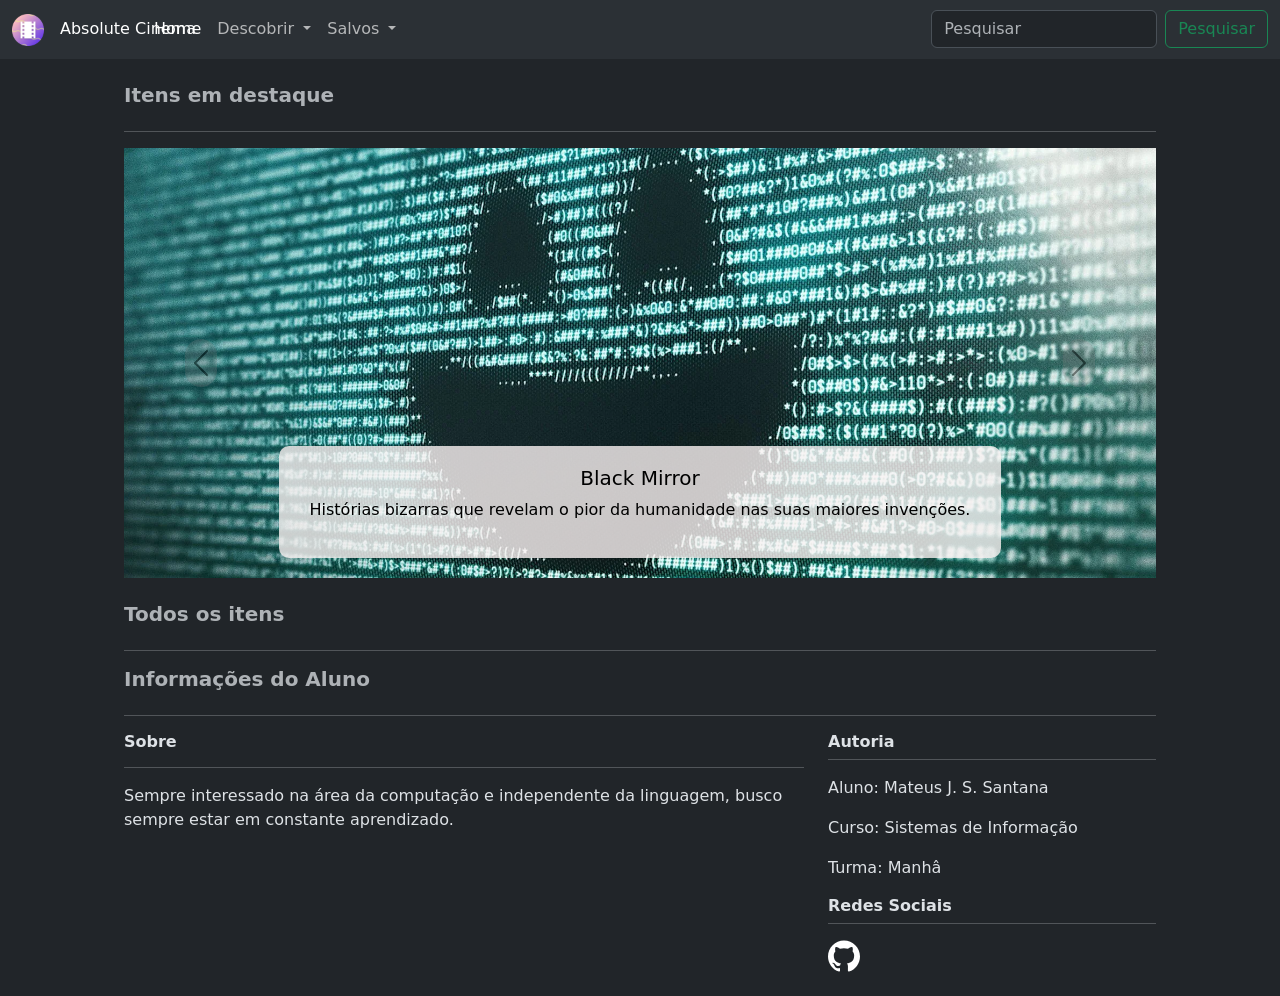
==== index.html @ ecf736d5 "Adicionado links aos cards" ====
<!DOCTYPE html>
<html lang="en">

<head>
    <!-- Metadata -->
    <meta charset="UTF-8">
    <title>Absolute Cinema</title>
    <!-- Viewport -->
    <meta name="viewport" content="width=device-width, initial-scale=1">
    <!-- Favicon -->
    <link rel="icon" href="assets/img/favicon.ico">
    <!-- CSS -->
    <link rel="stylesheet" href="assets/css/styles.css" type="text/css">
    <!-- Fontes -->
    <link
        href="https://fonts.googleapis.com/css2?family=Comfortaa&family=Noto+Sans:ital,wght@0,100..900;1,100..900&display=swap"
        rel="stylesheet">
    <!-- Bootstrap CSS & JS-->
    <link href="https://cdn.jsdelivr.net/npm/bootstrap@5.3.5/dist/css/bootstrap.min.css" rel="stylesheet"
        integrity="sha384-SgOJa3DmI69IUzQ2PVdRZhwQ+dy64/BUtbMJw1MZ8t5HZApcHrRKUc4W0kG879m7" crossorigin="anonymous">
    <script src="https://cdn.jsdelivr.net/npm/bootstrap@5.3.5/dist/js/bootstrap.bundle.min.js"
        integrity="sha384-k6d4wzSIapyDyv1kpU366/PK5hCdSbCRGRCMv+eplOQJWyd1fbcAu9OCUj5zNLiq" crossorigin="anonymous">
    </script>
</head>

<body data-bs-theme="dark">
    <!-- Cabeçalho -->
    <nav class="navbar navbar-expand-lg bg-body-tertiary">
        <div class="container-fluid">
            <a class="navbar-brand" href="">
                <img class="picture-logo" src="assets/img/icon.png">
            </a>
            <a class="navbar-brand logo-text" href="">
                Absolute Cinema
            </a>
            <button class="navbar-toggler" type="button" data-bs-toggle="collapse"
                data-bs-target="#navbarSupportedContent" aria-controls="navbarSupportedContent" aria-expanded="false"
                aria-label="Toggle navigation">
                <span class="navbar-toggler-icon"></span>
            </button>
            <div class="collapse navbar-collapse" id="navbarSupportedContent">
                <ul class="navbar-nav me-auto mb-2 mb-lg-0">
                    <li class="nav-item">
                        <a class="nav-link active" aria-current="page" href="#">Home</a>
                    </li>
                    <li class="nav-item dropdown">
                        <a class="nav-link dropdown-toggle" href="trending.html" role="button" data-bs-toggle="dropdown"
                            aria-expanded="false">
                            Descobrir
                        </a>
                        <ul class="dropdown-menu">
                            <li><a class="dropdown-item" href="trending/new.html">Novidades</a></li>
                            <li><a class="dropdown-item" href="trending/popular.html">Populares</a></li>
                            <li><a class="dropdown-item" href="trending/rated.html">Bem Avaliados</a></li>
                            <li><a class="dropdown-item" href="trending/genres.html">Gêneros</a></li>
                        </ul>
                    </li>
                    <li class="nav-item dropdown">
                        <a class="nav-link dropdown-toggle" href="user/saved.html" role="button"
                            data-bs-toggle="dropdown" aria-expanded="false">
                            Salvos
                        </a>
                        <ul class="dropdown-menu">
                            <li><a class="dropdown-item" href="user/playlists.html">Minhas Listas</a></li>
                            <li><a class="dropdown-item" href="user/favorites.html">Favoritos</a></li>
                            <li><a class="dropdown-item" href="user/watchlater.html">Assistir mais tarde</a></li>
                        </ul>
                    </li>
                </ul>
                <form class="d-flex" role="search">
                    <input class="form-control me-2" type="search" placeholder="Pesquisar" aria-label="Search">
                    <button class="btn btn-outline-success" type="submit">Pesquisar</button>
                </form>
            </div>
        </div>
    </nav>

    <div class="d-flex w-100 justify-content-center">
        <!-- Conteúdo -->
        <div class="avoid-large container-fluid m-0 g-0 p-4">

            <!-- Seção 1: Itens em Destaque -->
            <!-- TODO:
        const carousel = new bootstrap.Carousel('#myCarousel')
        -->
            <nav aria-label="breadcrumb">
                <ol class="breadcrumb">
                    <li class="breadcrumb-item active" aria-current="page">
                        <h5>
                            <strong>Itens em destaque</strong>
                        </h5>
                    </li>
                </ol>
            </nav>
            <hr>

            <section>
                <div id="destaque" class="carousel slide">
                    <div id="carousel" class="carousel-inner"></div>
                    <button class="carousel-control-prev" type="button" data-bs-target="#destaque"
                        data-bs-slide="prev">
                        <span class="carousel-control-prev-icon black-text-white-background-button"
                            aria-hidden="true"></span>
                        <span class="visually-hidden">Previous</span>
                    </button>
                    <button class="carousel-control-next" type="button" data-bs-target="#destaque"
                        data-bs-slide="next">
                        <span class="carousel-control-next-icon black-text-white-background-button"
                            aria-hidden="true"></span>
                        <span class="visually-hidden">Next</span>
                    </button>

                </div>
            </section>

            <!-- Espaço vazio -->
            <div class="mt-4">
            </div>

            <!-- Seção 2: Grupo de cards -->
            <nav aria-label="breadcrumb">
                <ol class="breadcrumb">
                    <li class="breadcrumb-item active" aria-current="page">
                        <h5>
                            <strong>Todos os itens</strong>
                        </h5>
                    </li>
                </ol>
            </nav>
            <hr>

            <section>
                <div id="cards-filmes" class="row row-cols-1 row-cols-md-2 g-4"></div>

            </section>

            <!-- Espaço vazio -->
            <div class="mt-4">
            </div>

            <!-- Seção 3 - Informações sobre o autor -->
            <nav aria-label="breadcrumb">
                <ol class="breadcrumb">
                    <li class="breadcrumb-item active" aria-current="page">
                        <h5>
                            <strong>Informações do Aluno</strong>
                        </h5>
                    </li>
                </ol>
            </nav>
            <hr>

            <section class="row">
                <div class="col-sm-8">
                    <h6><strong>Sobre</strong></h6>
                    <hr>
                    <p>Sempre interessado na área da computação e independente da linguagem, busco sempre estar em
                        constante
                        aprendizado.</p>
                </div>

                <div class="col-sm-4">
                    <div class="row m-0 p-0 g-0">
                        <h6><strong>Autoria</strong></h6>
                        <hr>
                        <p>Aluno: Mateus J. S. Santana</p>
                        <p>Curso: Sistemas de Informação</p>
                        <p>Turma: Manhâ</p>
                    </div>
                    <div class="row m-0 p-0 g-0">
                        <h6><strong>Redes Sociais</strong></h6>
                        <hr>
                        <div class="d-flex flex-column">
                            <a class="no-text-decoration" href="https://github.com/mateusjdev">
                                <img class="social-icon" src="assets/img/social/github.svg">
                            </a>
                        </div>

                    </div>
            </section>

        </div>
    </div>

    <!-- Montagem dinâmica do site-->
    <script src="assets/js/dados.js"></script>
    <script>
        let nfilmes = filmes.length;

        function selecionarAleatorios(quantidade) {
            idFilmes = [];

            for (i = 0; i < quantidade && i <= nfilmes;) {
                num = Math.floor(Math.random() * (nfilmes + 1));

                unico = true;

                for (j = 0; j < idFilmes.length && unico; j++) {
                    if (num === idFilmes[j]) {
                        unico = false;
                    }
                }

                if (unico) {
                    idFilmes.push(num);
                    i++;
                }
            }

            return idFilmes;
        }

        function adicionarConteudo() {
            // Seleciona filmes aleatorios
            filmesAleatoriosId = selecionarAleatorios(5);

            for (let i = 0; i < filmesAleatoriosId.length; i++) {
                id = filmesAleatoriosId[i];
                infoCarousel = filmes[id];
                if (i === 0) {
                    document.getElementById("carousel").innerHTML += `<div class="carousel-item active">
                        <a class="no-text-decoration" href="detalhe.html?id=${infoCarousel.id}">
                            <img src="assets/img/banner/${infoCarousel.banner_wide}" class="d-block w-100">
                            <div class="carousel-caption d-none d-md-block black-text-white-background">
                                <h5>${infoCarousel.nome}</h5>
                                <p>${infoCarousel.sinopse_breve}</p>
                            </div>
                        </a>
                    </div>`
                } else {
                    document.getElementById("carousel").innerHTML += `<div class="carousel-item">
                        <a class="no-text-decoration" href="detalhe.html?id=${infoCarousel.id}">
                            <img src="assets/img/banner/${infoCarousel.banner_wide}" class="d-block w-100">
                            <div class="carousel-caption d-none d-md-block black-text-white-background">
                                <h5>${infoCarousel.nome}</h5>
                                <p>${infoCarousel.sinopse_breve}</p>
                            </div>
                        </a>
                    </div>`
                }
            }

            for (let i = 0; i < nfilmes; i++) {
                let infoCards = filmes[i];
                document.getElementById("cards-filmes").innerHTML += `
                    <div class="col">
                        <a class="card h-100 no-text-decoration" href="detalhe.html?id=${infoCards.id}">
                            <img src="assets/img/banner/${infoCards.banner_wide}" class="card-img-top">
                            <div class="card-body">
                                <h5 class="card-title">${infoCards.nome}</h5>
                                <p class="card-text">${infoCards.sinopse_breve}</p>
                            </div>
                        </a>
                    </div>`
            }
        }
       
        adicionarConteudo();
    </script>

</body>

</html>
---- assets/css/styles.css ----
.black-text-white-background {
    background: rgba(250, 243, 243, 0.8);
    border-radius: 10px;
    padding-top: 8px;
    padding-bottom: 8px;
}

.black-text-white-background-button {
    background: rgba(131, 131, 131, 0.5);
    border-radius: 90px;
    padding-top: 24px;
    padding-bottom: 24px;
}

.no-text-decoration {
    text-decoration: none;
}

[data-bs-theme="dark"] .social-icon  {
    filter: invert();
}

.picture-logo,
.social-icon {
    width: 32px;
    height: 32px;
}

.avoid-large {
    max-width: 120vh;
}

.logo-text {
    max-width: 70px;
    font-size: medium !important;
    text-wrap: auto !important;
    padding-top: 0px !important;
    padding-bottom: 0px !important;
}
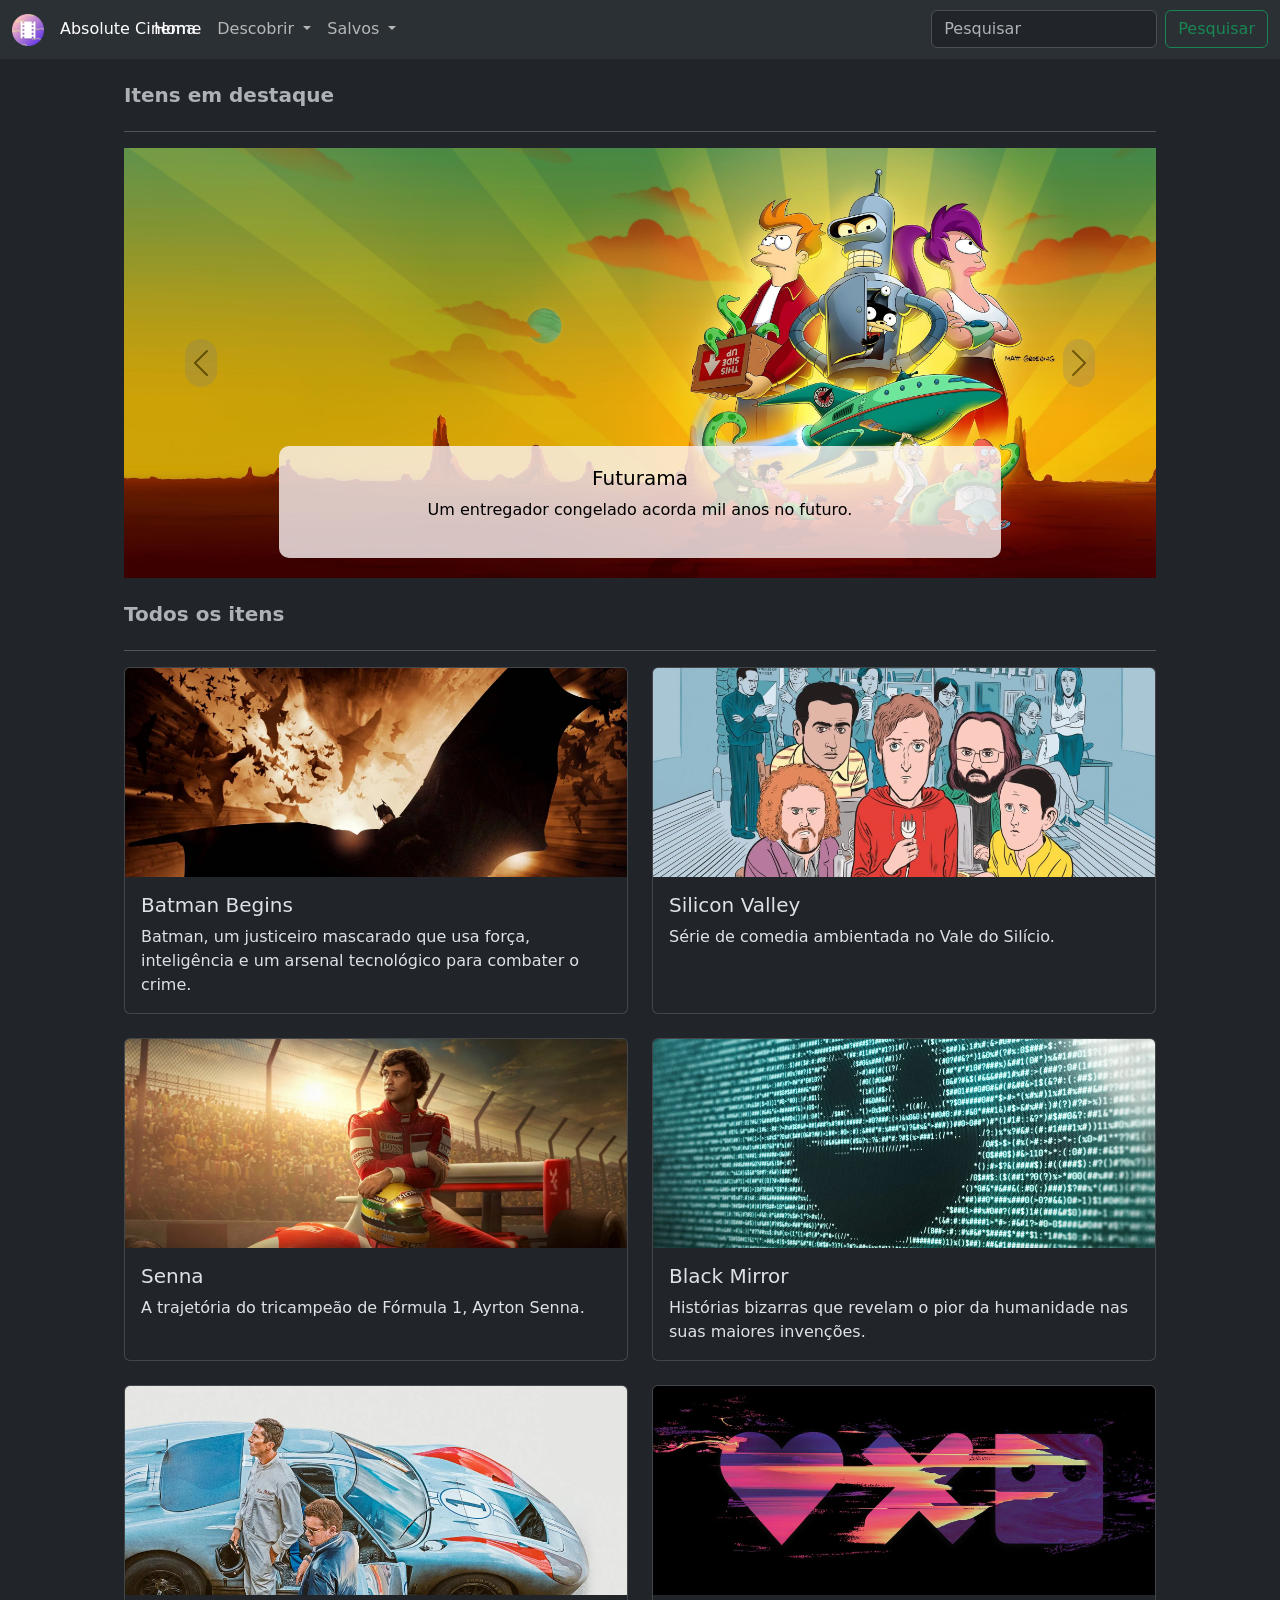
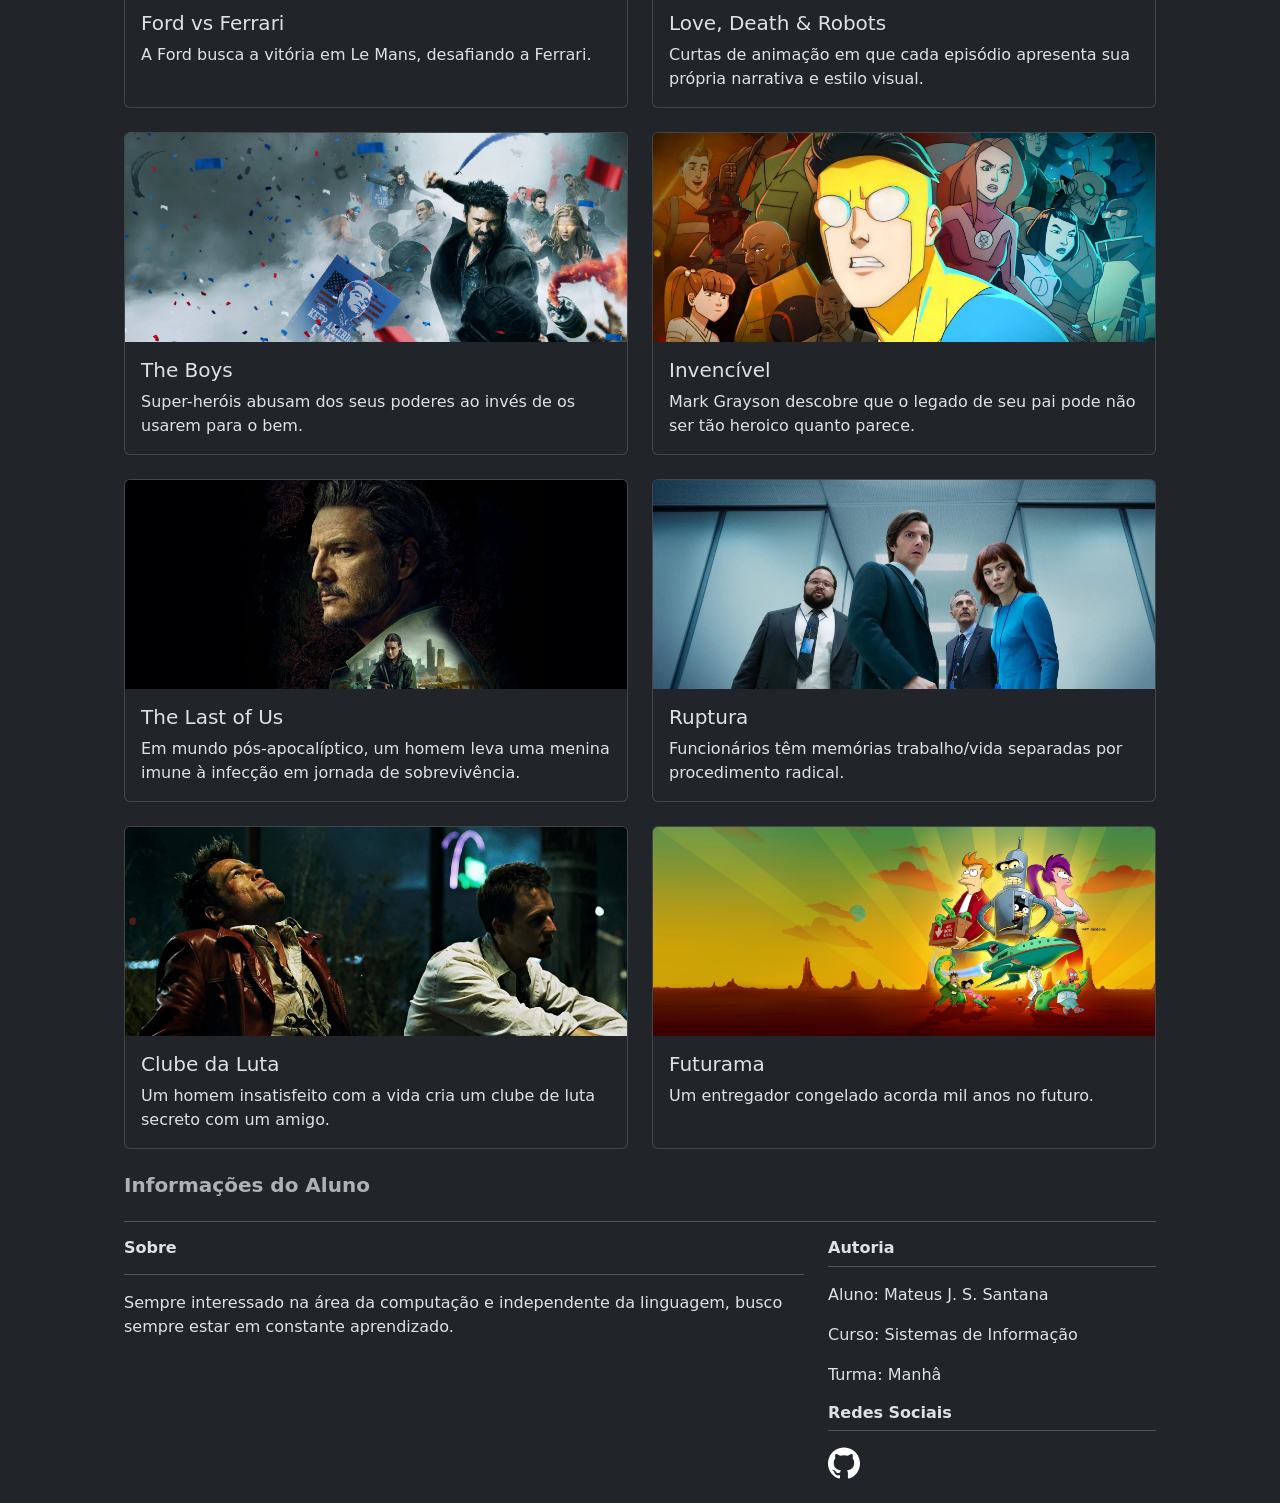
==== commit 62061185: "Fix reload bug: filmes.index(12): undefined" ====
--- a/index.html
+++ b/index.html
@@ -81,8 +81,8 @@
 
             <!-- Seção 1: Itens em Destaque -->
             <!-- TODO:
-        const carousel = new bootstrap.Carousel('#myCarousel')
-        -->
+            const carousel = new bootstrap.Carousel('#myCarousel')
+            -->
             <nav aria-label="breadcrumb">
                 <ol class="breadcrumb">
                     <li class="breadcrumb-item active" aria-current="page">
@@ -97,14 +97,12 @@
             <section>
                 <div id="destaque" class="carousel slide">
                     <div id="carousel" class="carousel-inner"></div>
-                    <button class="carousel-control-prev" type="button" data-bs-target="#destaque"
-                        data-bs-slide="prev">
+                    <button class="carousel-control-prev" type="button" data-bs-target="#destaque" data-bs-slide="prev">
                         <span class="carousel-control-prev-icon black-text-white-background-button"
                             aria-hidden="true"></span>
                         <span class="visually-hidden">Previous</span>
                     </button>
-                    <button class="carousel-control-next" type="button" data-bs-target="#destaque"
-                        data-bs-slide="next">
+                    <button class="carousel-control-next" type="button" data-bs-target="#destaque" data-bs-slide="next">
                         <span class="carousel-control-next-icon black-text-white-background-button"
                             aria-hidden="true"></span>
                         <span class="visually-hidden">Next</span>
@@ -182,18 +180,20 @@
         </div>
     </div>
 
-    <!-- Montagem dinâmica do site-->
+    <!-- JSON com os dados dos filmes -->
+    <!-- Pode ser acessado pelo objeto 'filmes' -->
     <script src="assets/js/dados.js"></script>
+    <!-- Montagem dinâmica do site -->
     <script>
         let nfilmes = filmes.length;
 
-        function selecionarAleatorios(quantidade) {
+        // Seleciona uma quantidade solicitada de ids do array de filmes aleatoriamente
+        function getRandomMoviesId(quantidade) {
             idFilmes = [];
 
-            for (i = 0; i < quantidade && i <= nfilmes;) {
-                num = Math.floor(Math.random() * (nfilmes + 1));
-
-                unico = true;
+            for (i = 0; i < quantidade && i < nfilmes;) {
+                let num = Math.floor(Math.random() * nfilmes);
+                let unico = true;
 
                 for (j = 0; j < idFilmes.length && unico; j++) {
                     if (num === idFilmes[j]) {
@@ -211,50 +211,45 @@
         }
 
         function adicionarConteudo() {
-            // Seleciona filmes aleatorios
-            filmesAleatoriosId = selecionarAleatorios(5);
-
-            for (let i = 0; i < filmesAleatoriosId.length; i++) {
-                id = filmesAleatoriosId[i];
-                infoCarousel = filmes[id];
+            let arrIdFilmesAleatorios = getRandomMoviesId(5);
+
+            // Adiciona cards ao menu de "Itens em destaque"
+            for (let i = 0; i < arrIdFilmesAleatorios.length; i++) {
+                let id = arrIdFilmesAleatorios[i];
+                let infoFilme = filmes[id];
+                let carouselClass = "carousel-item";
                 if (i === 0) {
-                    document.getElementById("carousel").innerHTML += `<div class="carousel-item active">
-                        <a class="no-text-decoration" href="detalhe.html?id=${infoCarousel.id}">
-                            <img src="assets/img/banner/${infoCarousel.banner_wide}" class="d-block w-100">
-                            <div class="carousel-caption d-none d-md-block black-text-white-background">
-                                <h5>${infoCarousel.nome}</h5>
-                                <p>${infoCarousel.sinopse_breve}</p>
-                            </div>
-                        </a>
-                    </div>`
-                } else {
-                    document.getElementById("carousel").innerHTML += `<div class="carousel-item">
-                        <a class="no-text-decoration" href="detalhe.html?id=${infoCarousel.id}">
-                            <img src="assets/img/banner/${infoCarousel.banner_wide}" class="d-block w-100">
-                            <div class="carousel-caption d-none d-md-block black-text-white-background">
-                                <h5>${infoCarousel.nome}</h5>
-                                <p>${infoCarousel.sinopse_breve}</p>
-                            </div>
-                        </a>
-                    </div>`
+                    // Configura o 1º card (index: 0) como ativo
+                    carouselClass += " active";
                 }
+
+                document.getElementById("carousel").innerHTML += `<div class="${carouselClass}">
+                    <a class="no-text-decoration" href="detalhe.html?id=${infoFilme.id}">
+                        <img src="assets/img/banner/${infoFilme.banner_wide}" class="d-block w-100">
+                        <div class="carousel-caption d-none d-md-block black-text-white-background">
+                            <h5>${infoFilme.nome}</h5>
+                            <p>${infoFilme.sinopse_breve}</p>
+                        </div>
+                    </a>
+                </div>`
+
             }
 
+            // Adiciona cards ao menu de "Todos os itens"
             for (let i = 0; i < nfilmes; i++) {
-                let infoCards = filmes[i];
-                document.getElementById("cards-filmes").innerHTML += `
-                    <div class="col">
-                        <a class="card h-100 no-text-decoration" href="detalhe.html?id=${infoCards.id}">
-                            <img src="assets/img/banner/${infoCards.banner_wide}" class="card-img-top">
-                            <div class="card-body">
-                                <h5 class="card-title">${infoCards.nome}</h5>
-                                <p class="card-text">${infoCards.sinopse_breve}</p>
-                            </div>
-                        </a>
-                    </div>`
+                let infoFilme = filmes[i];
+                document.getElementById("cards-filmes").innerHTML += `<div class="col">
+                    <a class="card h-100 no-text-decoration" href="detalhe.html?id=${infoFilme.id}">
+                        <img src="assets/img/banner/${infoFilme.banner_wide}" class="card-img-top">
+                        <div class="card-body">
+                            <h5 class="card-title">${infoFilme.nome}</h5>
+                            <p class="card-text">${infoFilme.sinopse_breve}</p>
+                        </div>
+                    </a>
+                </div>`
             }
         }
-       
+
         adicionarConteudo();
     </script>
 
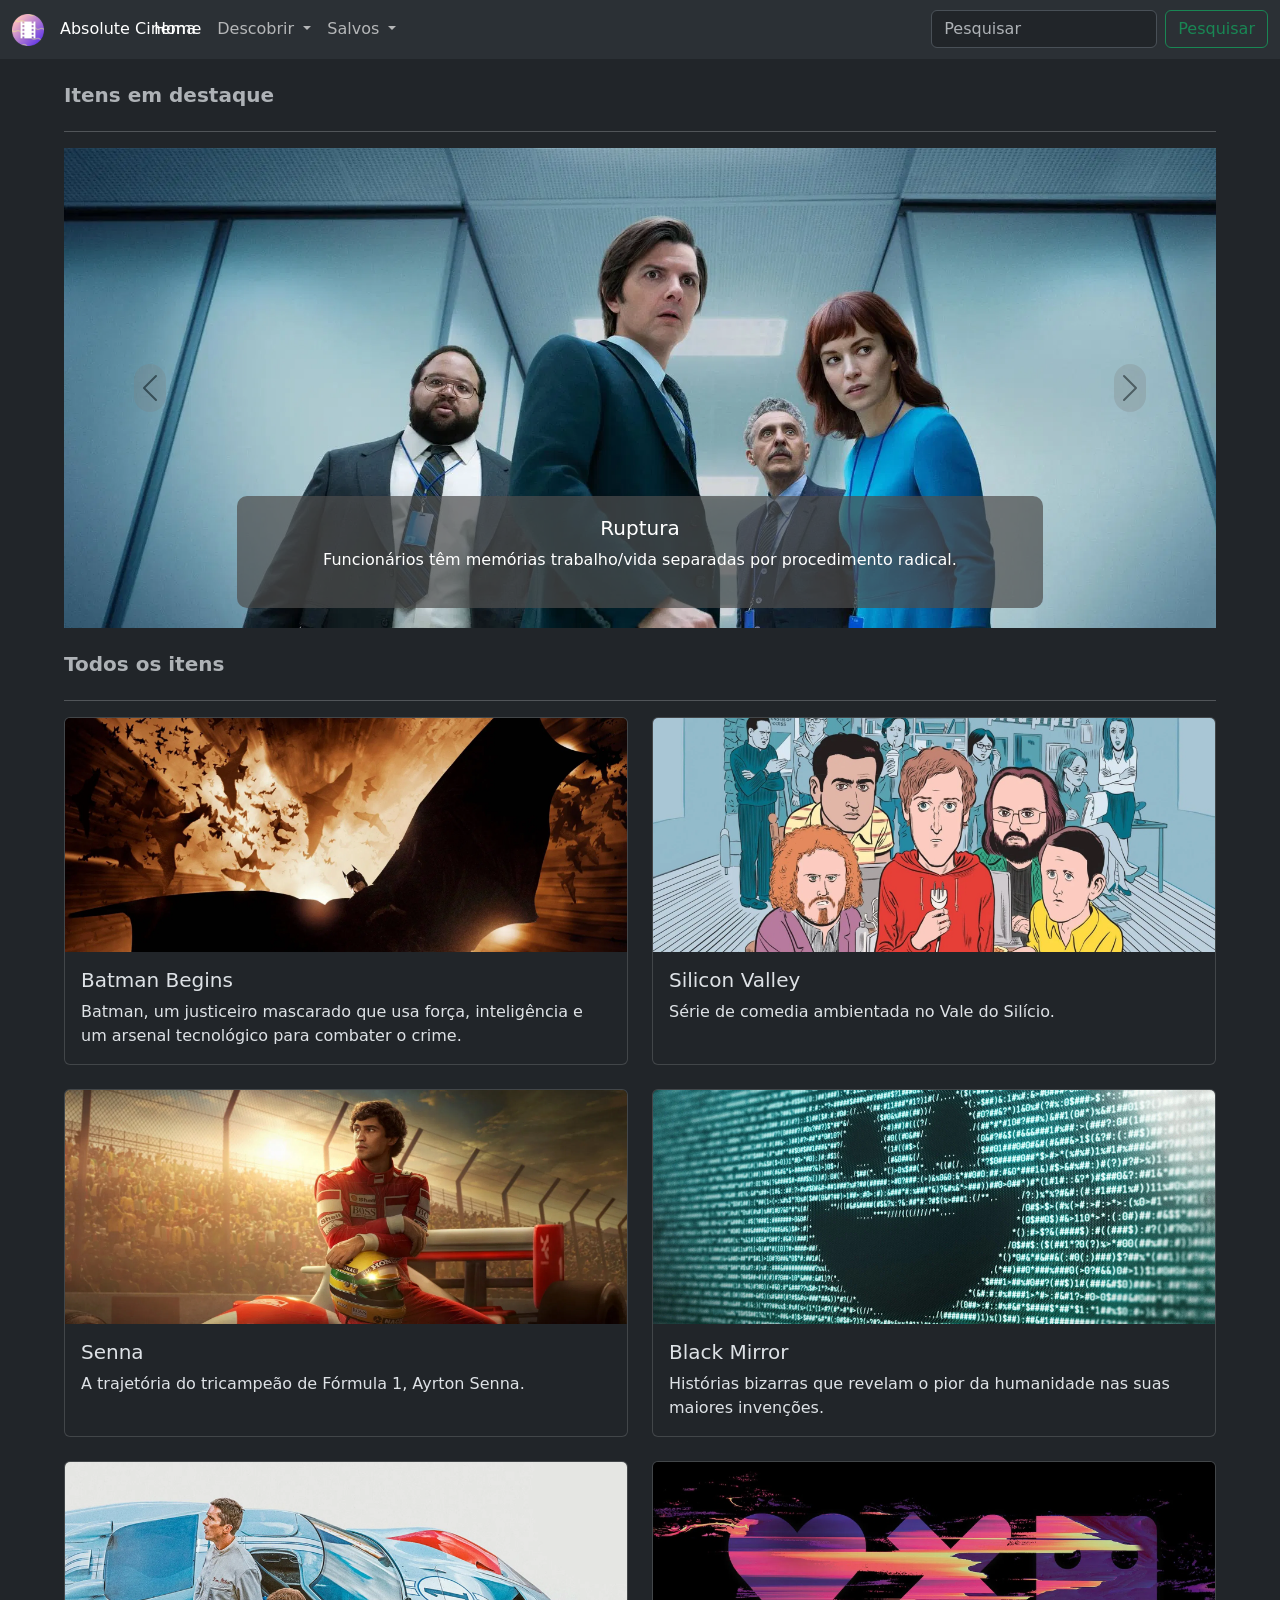
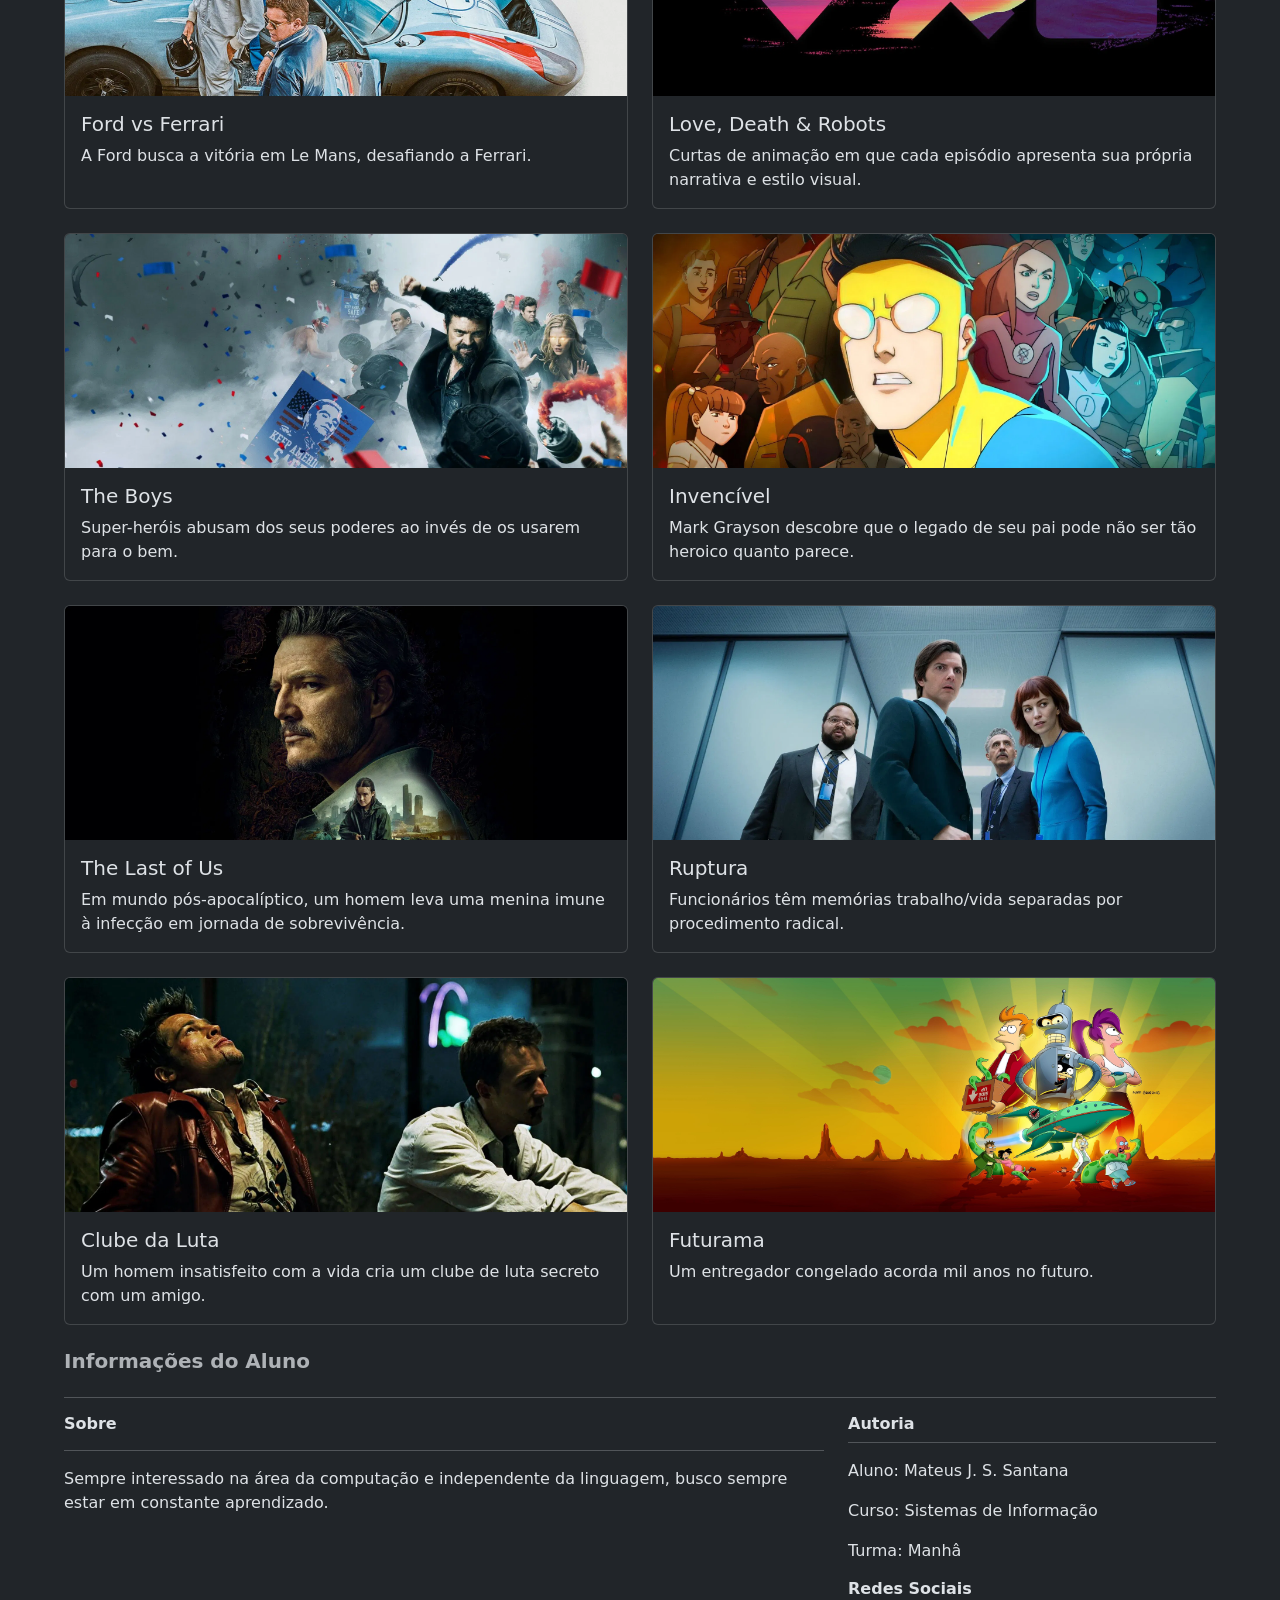
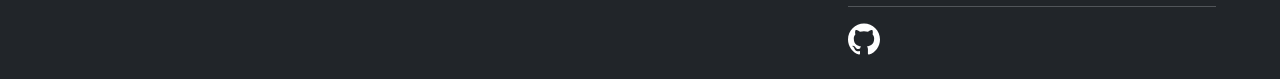
==== commit a3ba2713: "Fix max-size, set carousel autoplay" ====
--- a/index.html
+++ b/index.html
@@ -95,7 +95,7 @@
             <hr>
 
             <section>
-                <div id="destaque" class="carousel slide">
+                <div id="destaque" class="carousel slide" data-bs-ride="carousel">
                     <div id="carousel" class="carousel-inner"></div>
                     <button class="carousel-control-prev" type="button" data-bs-target="#destaque" data-bs-slide="prev">
                         <span class="carousel-control-prev-icon black-text-white-background-button"
@@ -169,7 +169,7 @@
                         <h6><strong>Redes Sociais</strong></h6>
                         <hr>
                         <div class="d-flex flex-column">
-                            <a class="no-text-decoration" href="https://github.com/mateusjdev">
+                            <a class="text-decoration-none" href="https://github.com/mateusjdev">
                                 <img class="social-icon" src="assets/img/social/github.svg">
                             </a>
                         </div>
@@ -224,7 +224,7 @@
                 }
 
                 document.getElementById("carousel").innerHTML += `<div class="${carouselClass}">
-                    <a class="no-text-decoration" href="detalhe.html?id=${infoFilme.id}">
+                    <a class="text-decoration-none" href="detalhe.html?id=${infoFilme.id}">
                         <img src="assets/img/banner/${infoFilme.banner_wide}" class="d-block w-100">
                         <div class="carousel-caption d-none d-md-block black-text-white-background">
                             <h5>${infoFilme.nome}</h5>
@@ -239,7 +239,7 @@
             for (let i = 0; i < nfilmes; i++) {
                 let infoFilme = filmes[i];
                 document.getElementById("cards-filmes").innerHTML += `<div class="col">
-                    <a class="card h-100 no-text-decoration" href="detalhe.html?id=${infoFilme.id}">
+                    <a class="card h-100 text-decoration-none" href="detalhe.html?id=${infoFilme.id}">
                         <img src="assets/img/banner/${infoFilme.banner_wide}" class="card-img-top">
                         <div class="card-body">
                             <h5 class="card-title">${infoFilme.nome}</h5>
--- a/assets/css/styles.css
+++ b/assets/css/styles.css
@@ -1,8 +1,17 @@
+:root {
+    --carousel-text: rgb(255, 255, 255);
+}
+
 .black-text-white-background {
-    background: rgba(250, 243, 243, 0.8);
+    background: rgba(77, 77, 77, 0.7);
     border-radius: 10px;
     padding-top: 8px;
     padding-bottom: 8px;
+}
+
+.black-text-white-background h5,
+.black-text-white-background p {
+    color: var(--carousel-text);
 }
 
 .black-text-white-background-button {
@@ -12,11 +21,7 @@
     padding-bottom: 24px;
 }
 
-.no-text-decoration {
-    text-decoration: none;
-}
-
-[data-bs-theme="dark"] .social-icon  {
+[data-bs-theme="dark"] .social-icon {
     filter: invert();
 }
 
@@ -27,7 +32,10 @@
 }
 
 .avoid-large {
-    max-width: 120vh;
+    /* Configurado um tamanho máximo para a pagina inicial, porque alguns 
+        itens ficam muito grandes em monitores maiores.
+        */
+    max-width: 75em;
 }
 
 .logo-text {
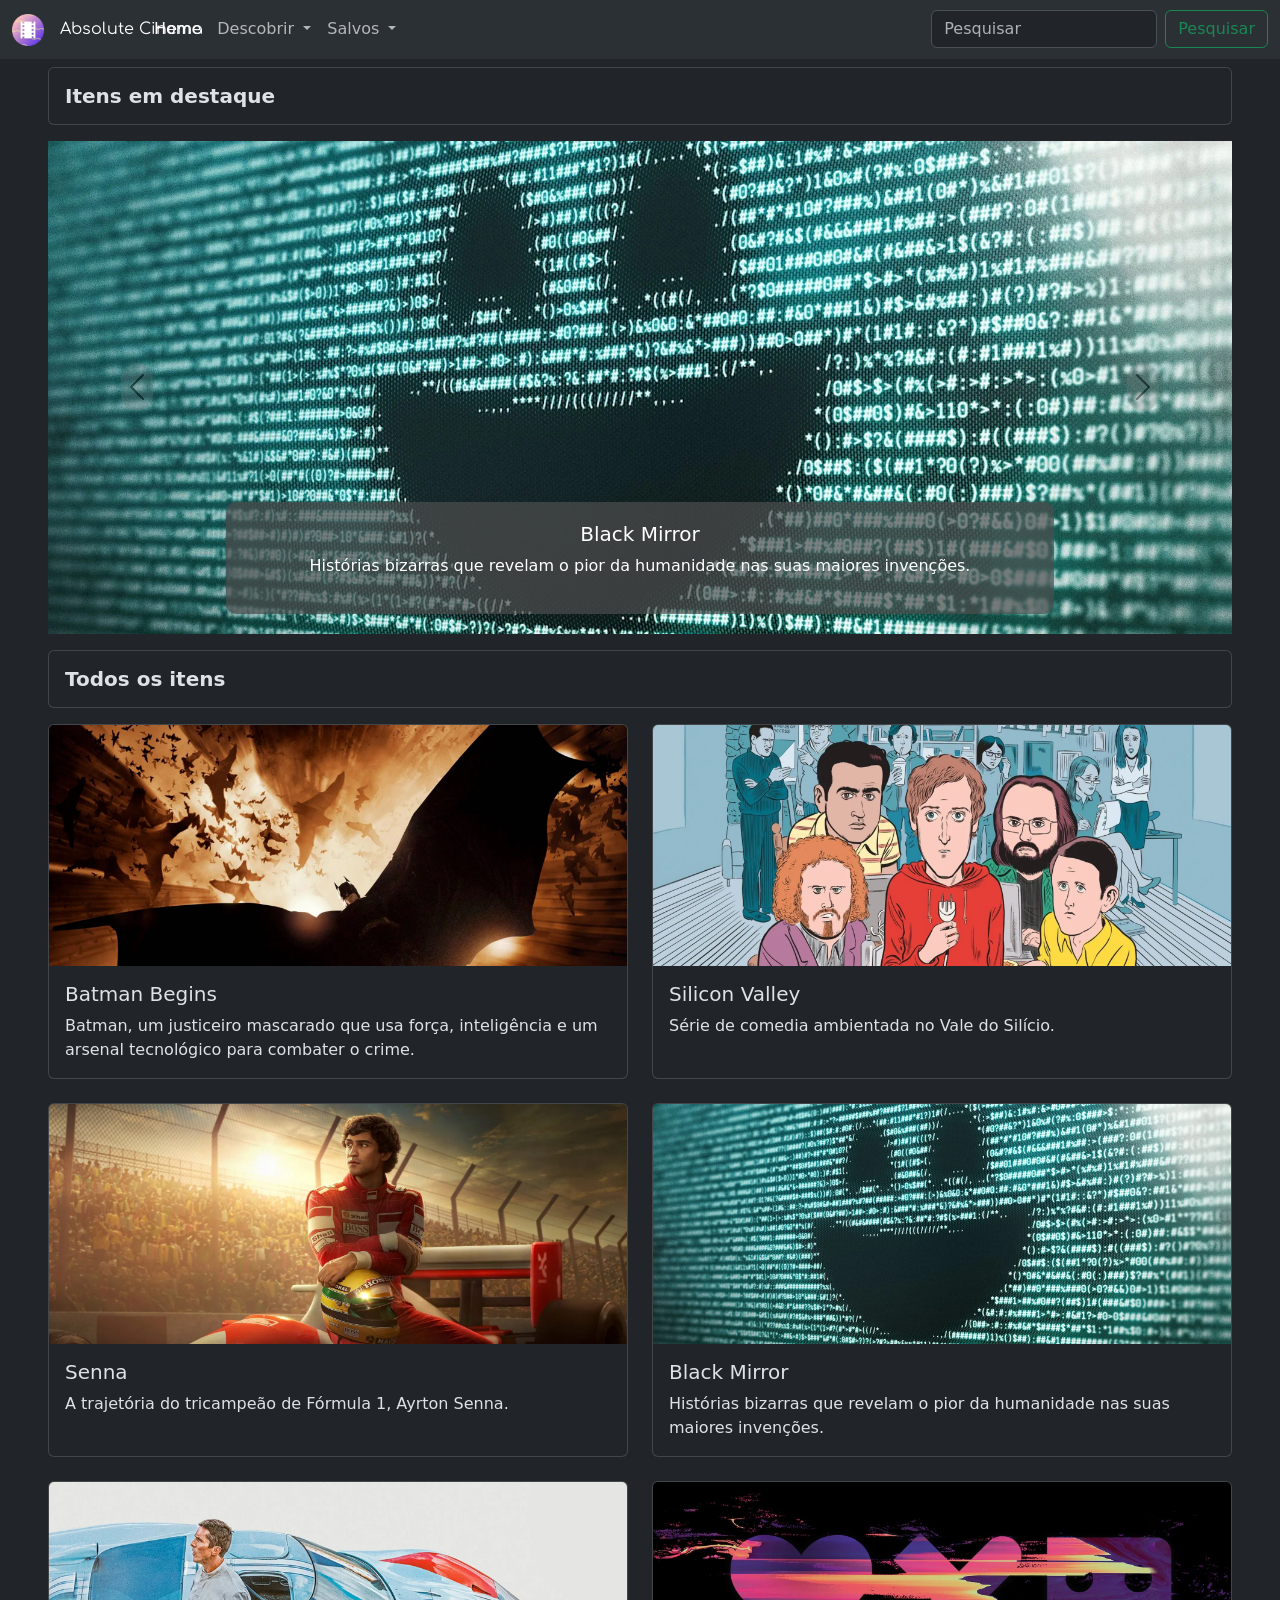
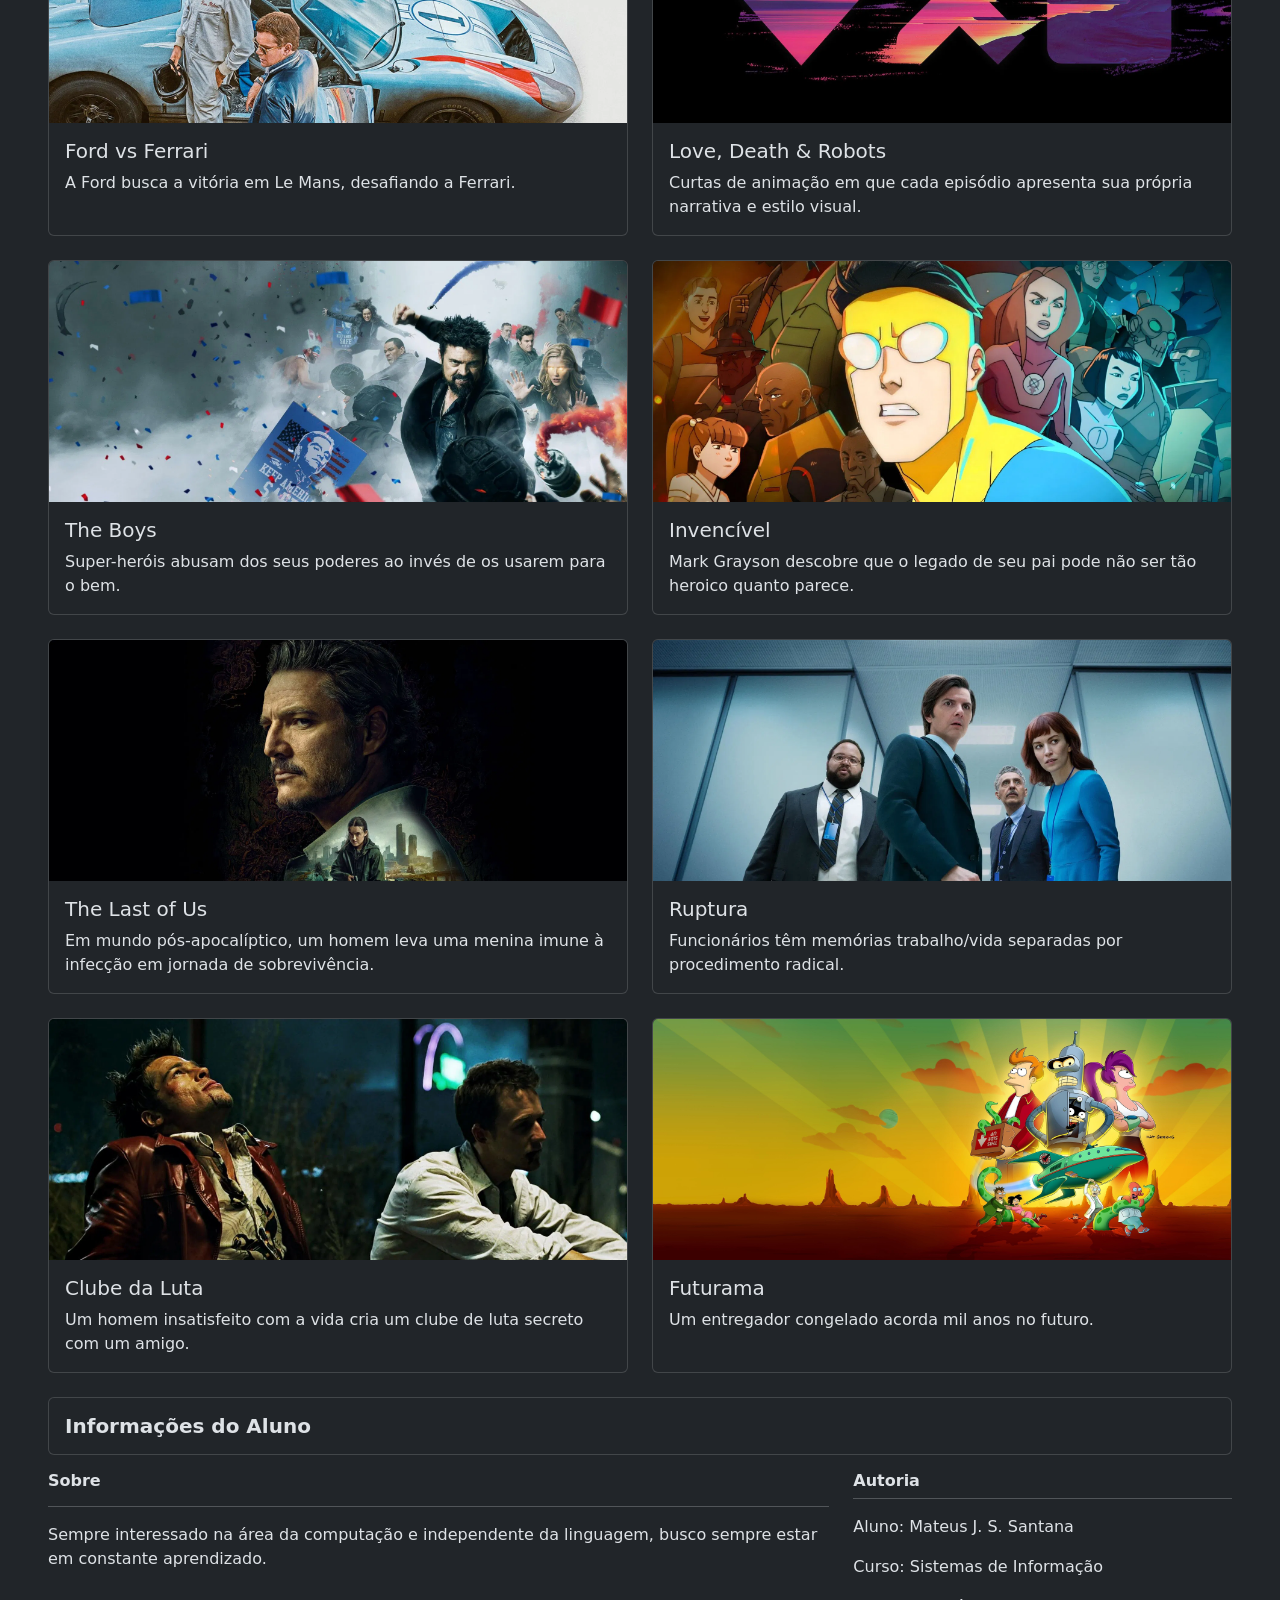
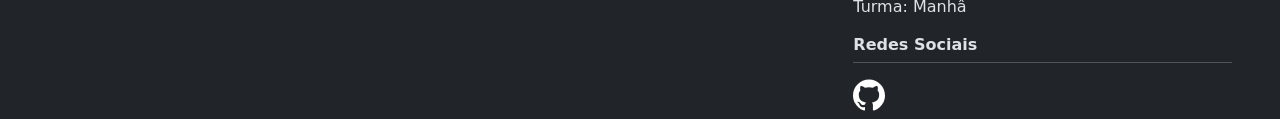
==== commit d27aaf17: "Change logo font, Update section headers" ====
--- a/index.html
+++ b/index.html
@@ -77,22 +77,19 @@
 
     <div class="d-flex w-100 justify-content-center">
         <!-- Conteúdo -->
-        <div class="avoid-large container-fluid m-0 g-0 p-4">
+        <div class="avoid-large container-fluid m-0 g-0 p-2">
 
             <!-- Seção 1: Itens em Destaque -->
             <!-- TODO:
             const carousel = new bootstrap.Carousel('#myCarousel')
             -->
-            <nav aria-label="breadcrumb">
-                <ol class="breadcrumb">
-                    <li class="breadcrumb-item active" aria-current="page">
-                        <h5>
-                            <strong>Itens em destaque</strong>
-                        </h5>
-                    </li>
-                </ol>
-            </nav>
-            <hr>
+            <div class="card mb-3">
+                <div class="card-body">
+                    <h5 class="m-0 y-0">
+                        <strong>Itens em destaque</strong>
+                    </h5>
+                </div>
+            </div>
 
             <section>
                 <div id="destaque" class="carousel slide" data-bs-ride="carousel">
@@ -111,42 +108,32 @@
                 </div>
             </section>
 
+            <!-- Seção 2: Grupo de cards -->
+            <div class="card my-3">
+                <div class="card-body">
+                    <h5 class="m-0 y-0">
+                        <strong>Todos os itens</strong>
+                    </h5>
+                </div>
+            </div>
+
+            <section>
+                <div id="cards-filmes" class="row row-cols-1 row-cols-md-2 g-4"></div>
+
+            </section>
+
             <!-- Espaço vazio -->
             <div class="mt-4">
             </div>
 
-            <!-- Seção 2: Grupo de cards -->
-            <nav aria-label="breadcrumb">
-                <ol class="breadcrumb">
-                    <li class="breadcrumb-item active" aria-current="page">
-                        <h5>
-                            <strong>Todos os itens</strong>
-                        </h5>
-                    </li>
-                </ol>
-            </nav>
-            <hr>
-
-            <section>
-                <div id="cards-filmes" class="row row-cols-1 row-cols-md-2 g-4"></div>
-
-            </section>
-
-            <!-- Espaço vazio -->
-            <div class="mt-4">
-            </div>
-
             <!-- Seção 3 - Informações sobre o autor -->
-            <nav aria-label="breadcrumb">
-                <ol class="breadcrumb">
-                    <li class="breadcrumb-item active" aria-current="page">
-                        <h5>
-                            <strong>Informações do Aluno</strong>
-                        </h5>
-                    </li>
-                </ol>
-            </nav>
-            <hr>
+            <div class="card my-3">
+                <div class="card-body">
+                    <h5 class="m-0 y-0">
+                        <strong>Informações do Aluno</strong>
+                    </h5>
+                </div>
+            </div>
 
             <section class="row">
                 <div class="col-sm-8">
--- a/assets/css/styles.css
+++ b/assets/css/styles.css
@@ -44,4 +44,10 @@
     text-wrap: auto !important;
     padding-top: 0px !important;
     padding-bottom: 0px !important;
+    font-family: "Comfortaa", serif;
+    font-optical-sizing: auto;
+    font-weight: 400;
+    font-style: normal;
+    margin-block-start: 0px;
+    margin-block-end: 0px;
 }
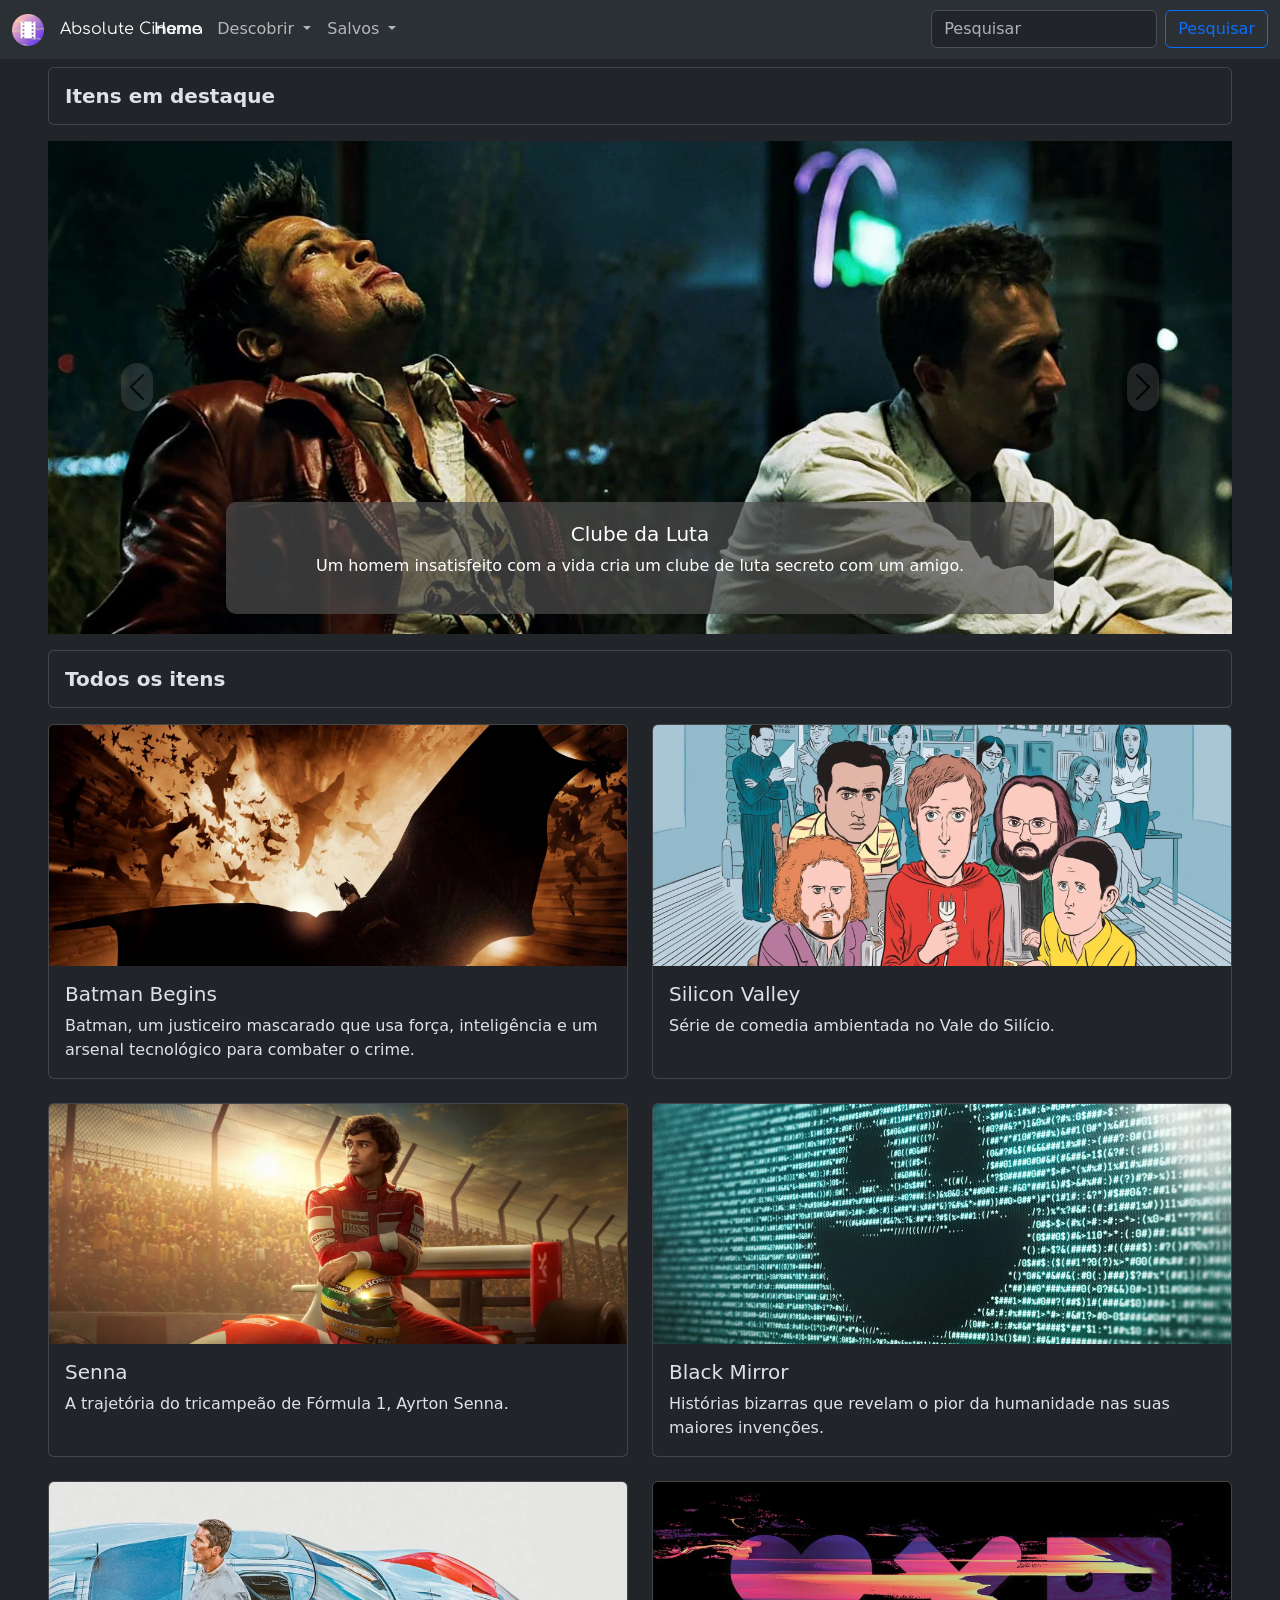
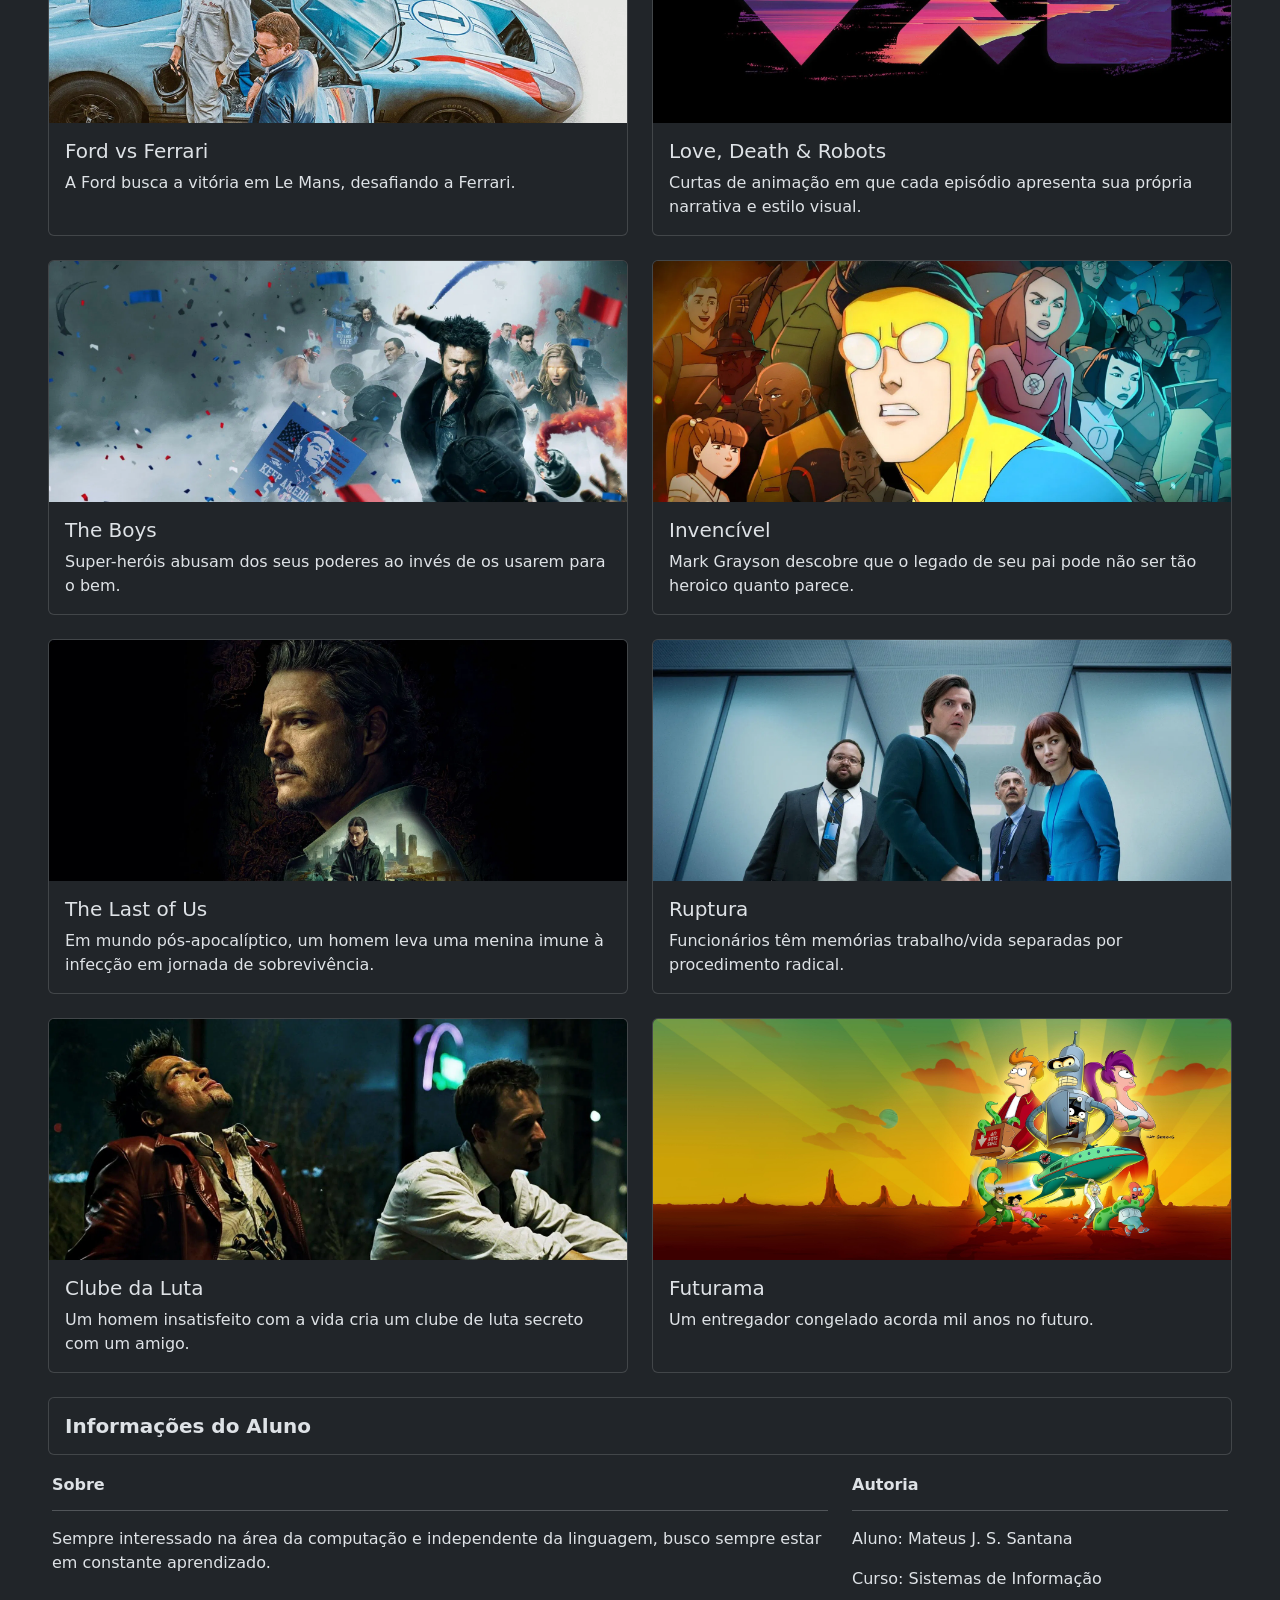
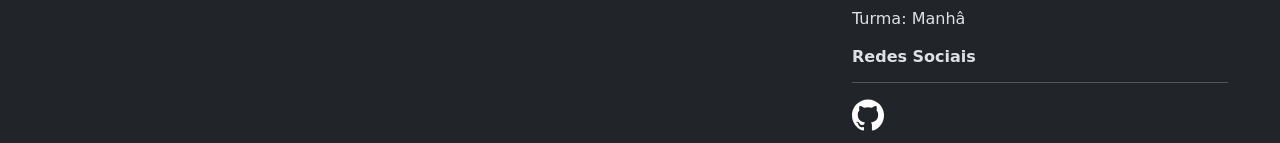
==== commit f8205388: "Fix some layouts" ====
--- a/index.html
+++ b/index.html
@@ -30,7 +30,7 @@
             <a class="navbar-brand" href="">
                 <img class="picture-logo" src="assets/img/icon.png">
             </a>
-            <a class="navbar-brand logo-text" href="">
+            <a class="navbar-brand logo-text text-center text-lg-start" href="">
                 Absolute Cinema
             </a>
             <button class="navbar-toggler" type="button" data-bs-toggle="collapse"
@@ -69,7 +69,7 @@
                 </ul>
                 <form class="d-flex" role="search">
                     <input class="form-control me-2" type="search" placeholder="Pesquisar" aria-label="Search">
-                    <button class="btn btn-outline-success" type="submit">Pesquisar</button>
+                    <button class="btn btn-outline-primary" type="submit">Pesquisar</button>
                 </form>
             </div>
         </div>
@@ -135,8 +135,8 @@
                 </div>
             </div>
 
-            <section class="row">
-                <div class="col-sm-8">
+            <section class="row p-1">
+                <div class="col-md-8">
                     <h6><strong>Sobre</strong></h6>
                     <hr>
                     <p>Sempre interessado na área da computação e independente da linguagem, busco sempre estar em
@@ -144,24 +144,20 @@
                         aprendizado.</p>
                 </div>
 
-                <div class="col-sm-4">
-                    <div class="row m-0 p-0 g-0">
-                        <h6><strong>Autoria</strong></h6>
-                        <hr>
-                        <p>Aluno: Mateus J. S. Santana</p>
+                <div class="col-md-4">
+                    <h6><strong>Autoria</strong></h6>
+                    <hr>
+                    <p>Aluno: Mateus J. S. Santana</p>
                         <p>Curso: Sistemas de Informação</p>
                         <p>Turma: Manhâ</p>
+                    <h6><strong>Redes Sociais</strong></h6>
+                    <hr>
+                    <div class="d-flex flex-column">
+                        <a class="text-decoration-none" href="https://github.com/mateusjdev">
+                            <img class="social-icon" src="assets/img/social/github.svg">
+                        </a>
                     </div>
-                    <div class="row m-0 p-0 g-0">
-                        <h6><strong>Redes Sociais</strong></h6>
-                        <hr>
-                        <div class="d-flex flex-column">
-                            <a class="text-decoration-none" href="https://github.com/mateusjdev">
-                                <img class="social-icon" src="assets/img/social/github.svg">
-                            </a>
-                        </div>
-
-                    </div>
+                </div>
             </section>
 
         </div>
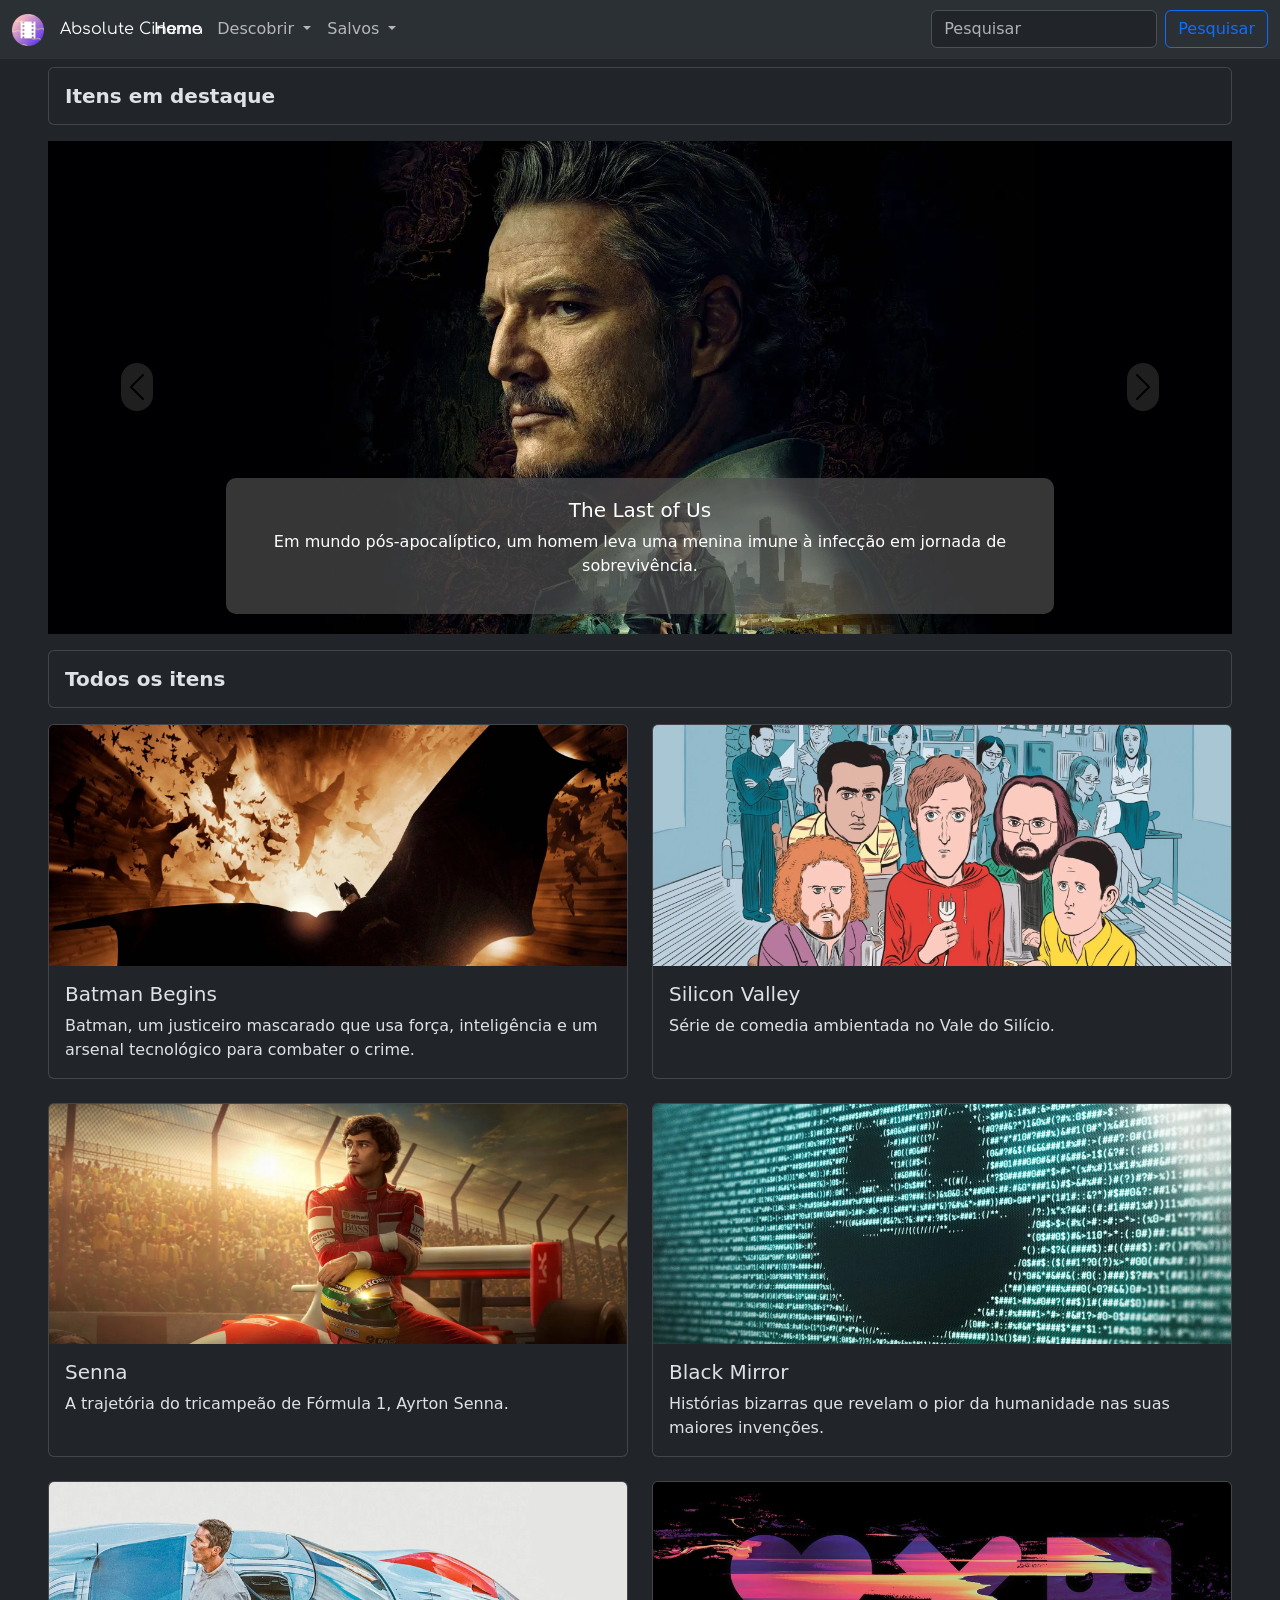
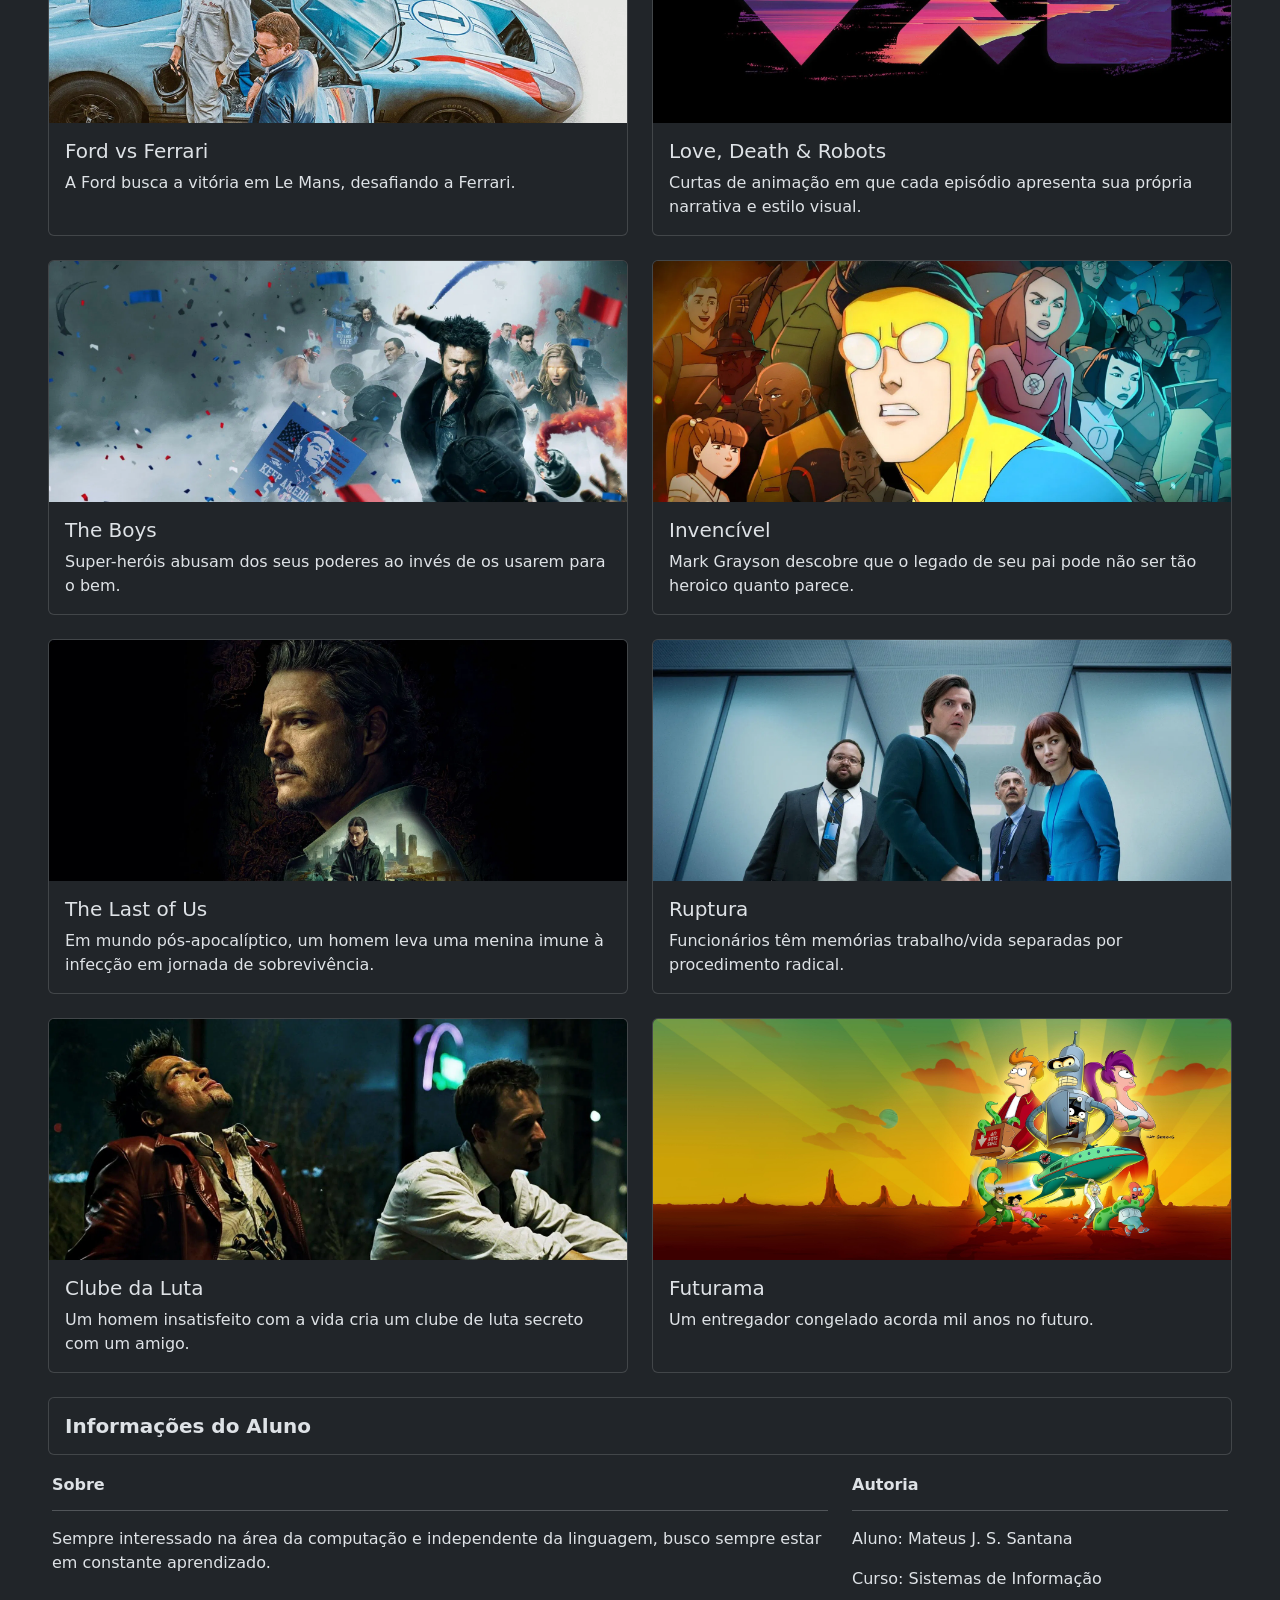
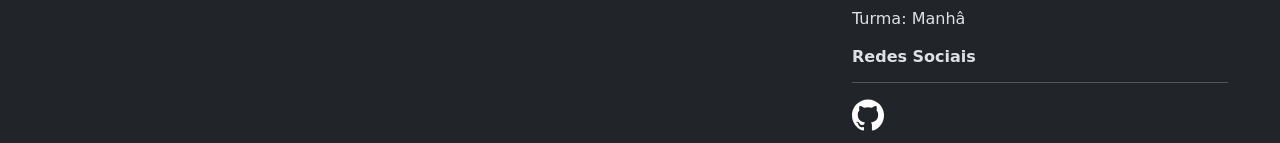
==== commit 12fcf8ab: "Add backdrop on detalhes" ====
--- a/index.html
+++ b/index.html
@@ -30,7 +30,7 @@
             <a class="navbar-brand" href="">
                 <img class="picture-logo" src="assets/img/icon.png">
             </a>
-            <a class="navbar-brand logo-text text-center text-lg-start" href="">
+            <a class="navbar-brand logo-text text-center text-md-start" href="">
                 Absolute Cinema
             </a>
             <button class="navbar-toggler" type="button" data-bs-toggle="collapse"
--- a/assets/css/styles.css
+++ b/assets/css/styles.css
@@ -50,4 +50,18 @@
     font-style: normal;
     margin-block-start: 0px;
     margin-block-end: 0px;
+}
+
+.avoid-large-picture {
+    max-width: 300px !important;
+}
+
+.thumbBackground {
+    background-position: center;
+    background-size: contain;
+}
+
+.thumbBackdrop {
+    backdrop-filter: blur(4px);
+    background-color: rgba(0, 0, 0, 0.5);
 }
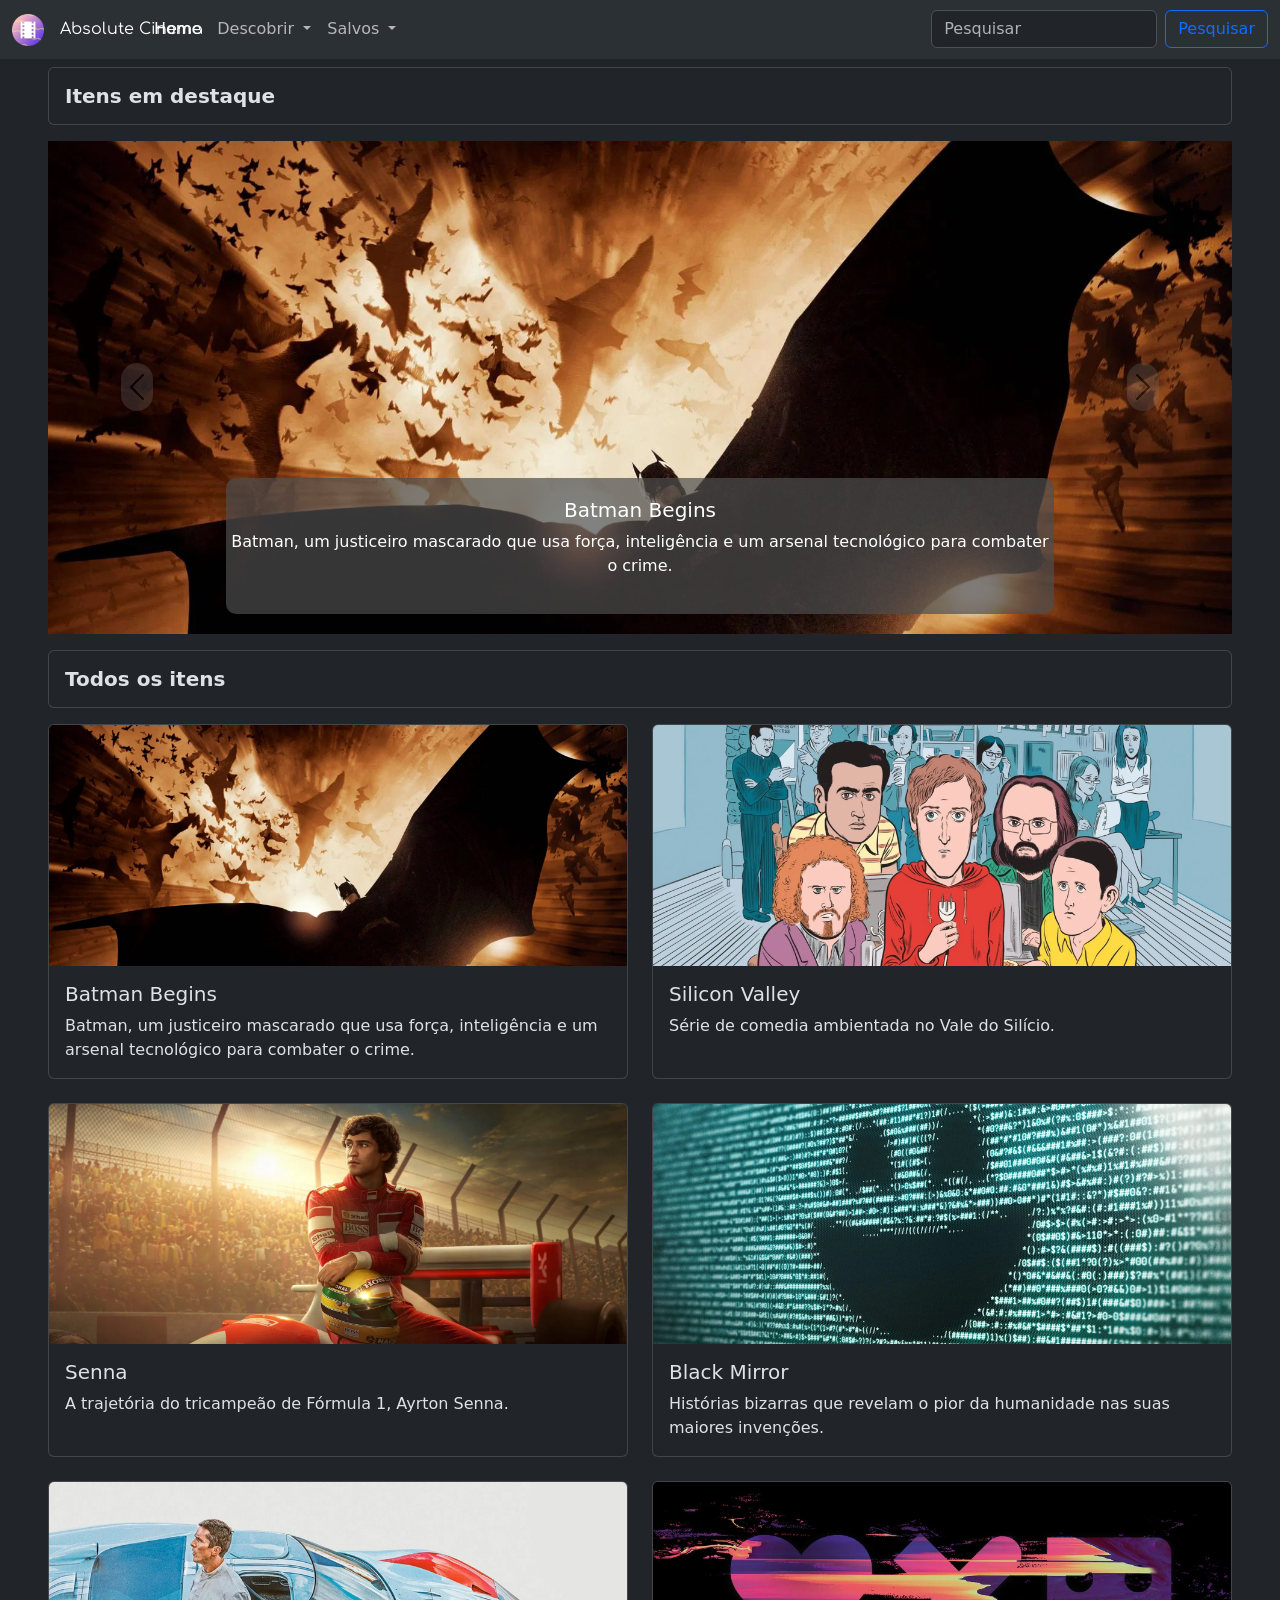
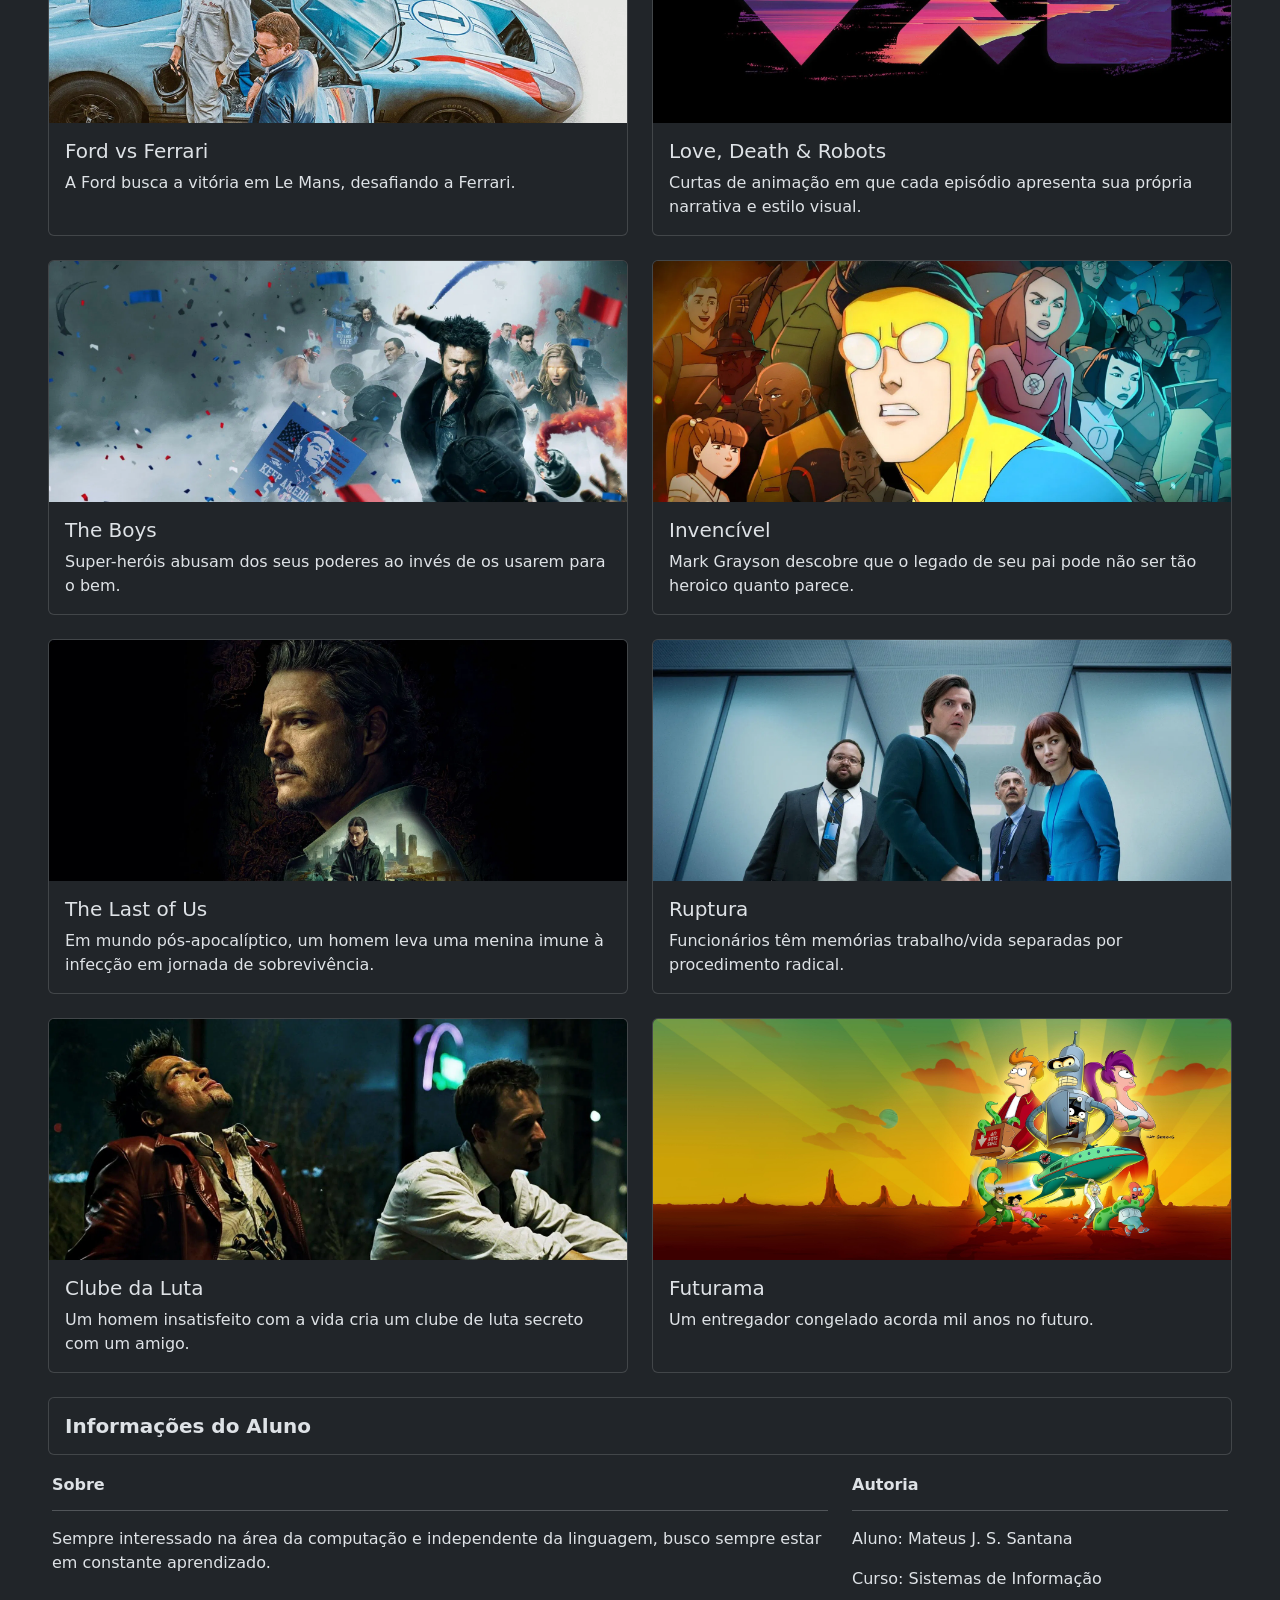
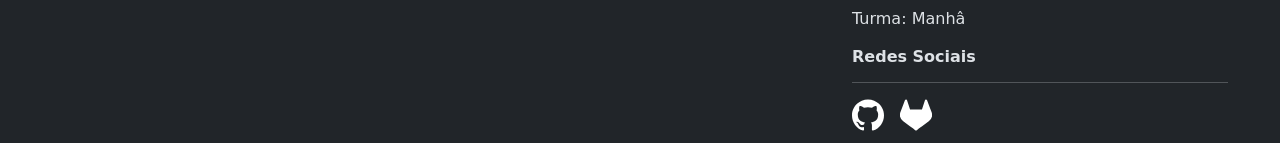
==== commit 2a87342e: "Adicionado social>gitlab" ====
--- a/index.html
+++ b/index.html
@@ -152,9 +152,12 @@
                         <p>Turma: Manhâ</p>
                     <h6><strong>Redes Sociais</strong></h6>
                     <hr>
-                    <div class="d-flex flex-column">
+                    <div class="d-flex flex-row">
                         <a class="text-decoration-none" href="https://github.com/mateusjdev">
-                            <img class="social-icon" src="assets/img/social/github.svg">
+                            <img class="social-icon me-3" src="assets/img/social/github.svg">
+                        </a>
+                        <a class="text-decoration-none" href="https://gitlab.com/mateusjdev">
+                            <img class="social-icon me-3" src="assets/img/social/gitlab.svg">
                         </a>
                     </div>
                 </div>
--- a/assets/css/styles.css
+++ b/assets/css/styles.css
@@ -19,16 +19,6 @@
     border-radius: 90px;
     padding-top: 24px;
     padding-bottom: 24px;
-}
-
-[data-bs-theme="dark"] .social-icon {
-    filter: invert();
-}
-
-.picture-logo,
-.social-icon {
-    width: 32px;
-    height: 32px;
 }
 
 .avoid-large {
@@ -64,4 +54,39 @@
 .thumbBackdrop {
     backdrop-filter: blur(4px);
     background-color: rgba(0, 0, 0, 0.5);
+}
+
+.extra-youtube {
+    aspect-ratio: 16/9;
+    height: auto;
+}
+
+.extra-img {
+    aspect-ratio: 16/9;
+    height: auto;
+    position: relative;
+}
+
+.download-button {
+    position: absolute;
+    right: 0;
+    bottom: 0;
+}
+
+.picture-logo,
+.social-icon,
+.download-icon {
+    width: 32px;
+    height: 32px;
+}
+
+.warning-icon {
+    width: 64px;
+    height: 64px;
+}
+
+[data-bs-theme="dark"] .download-icon,
+[data-bs-theme="dark"] .warning-icon,
+[data-bs-theme="dark"] .social-icon {
+    filter: invert();
 }
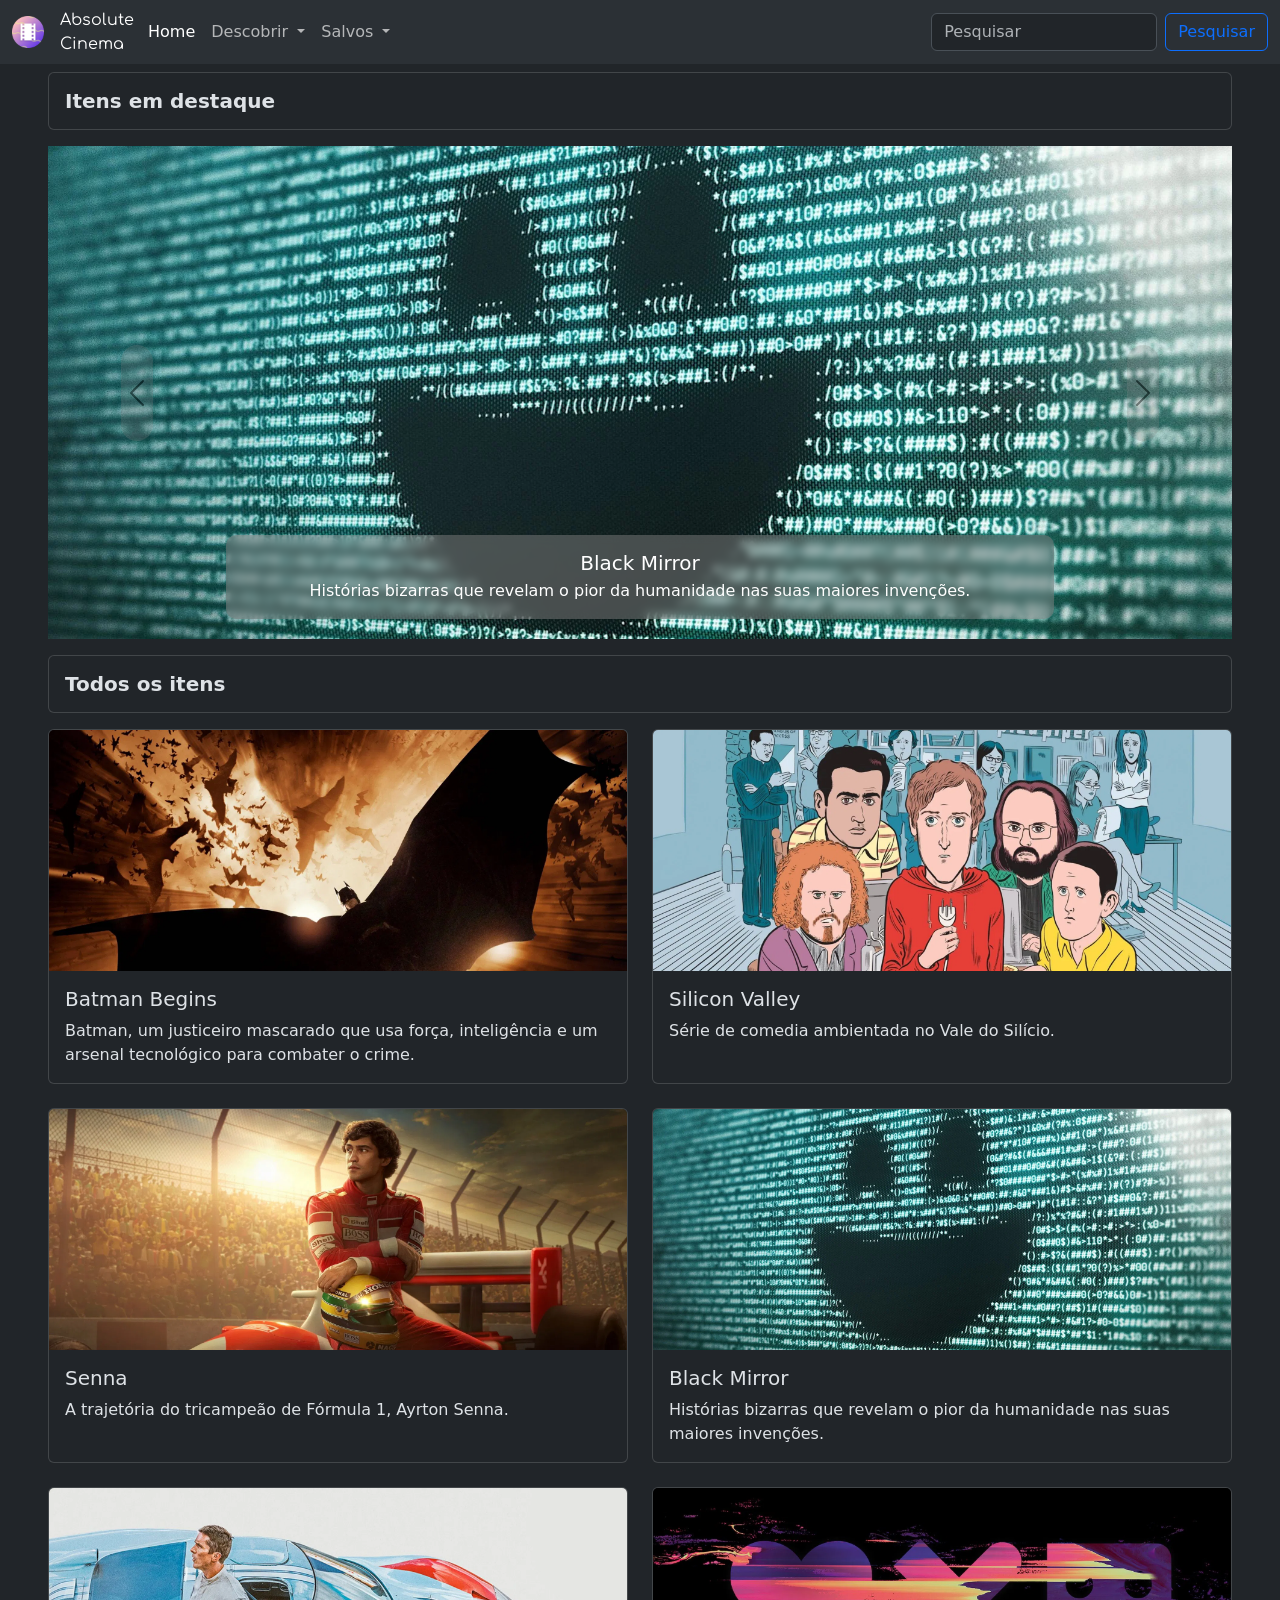
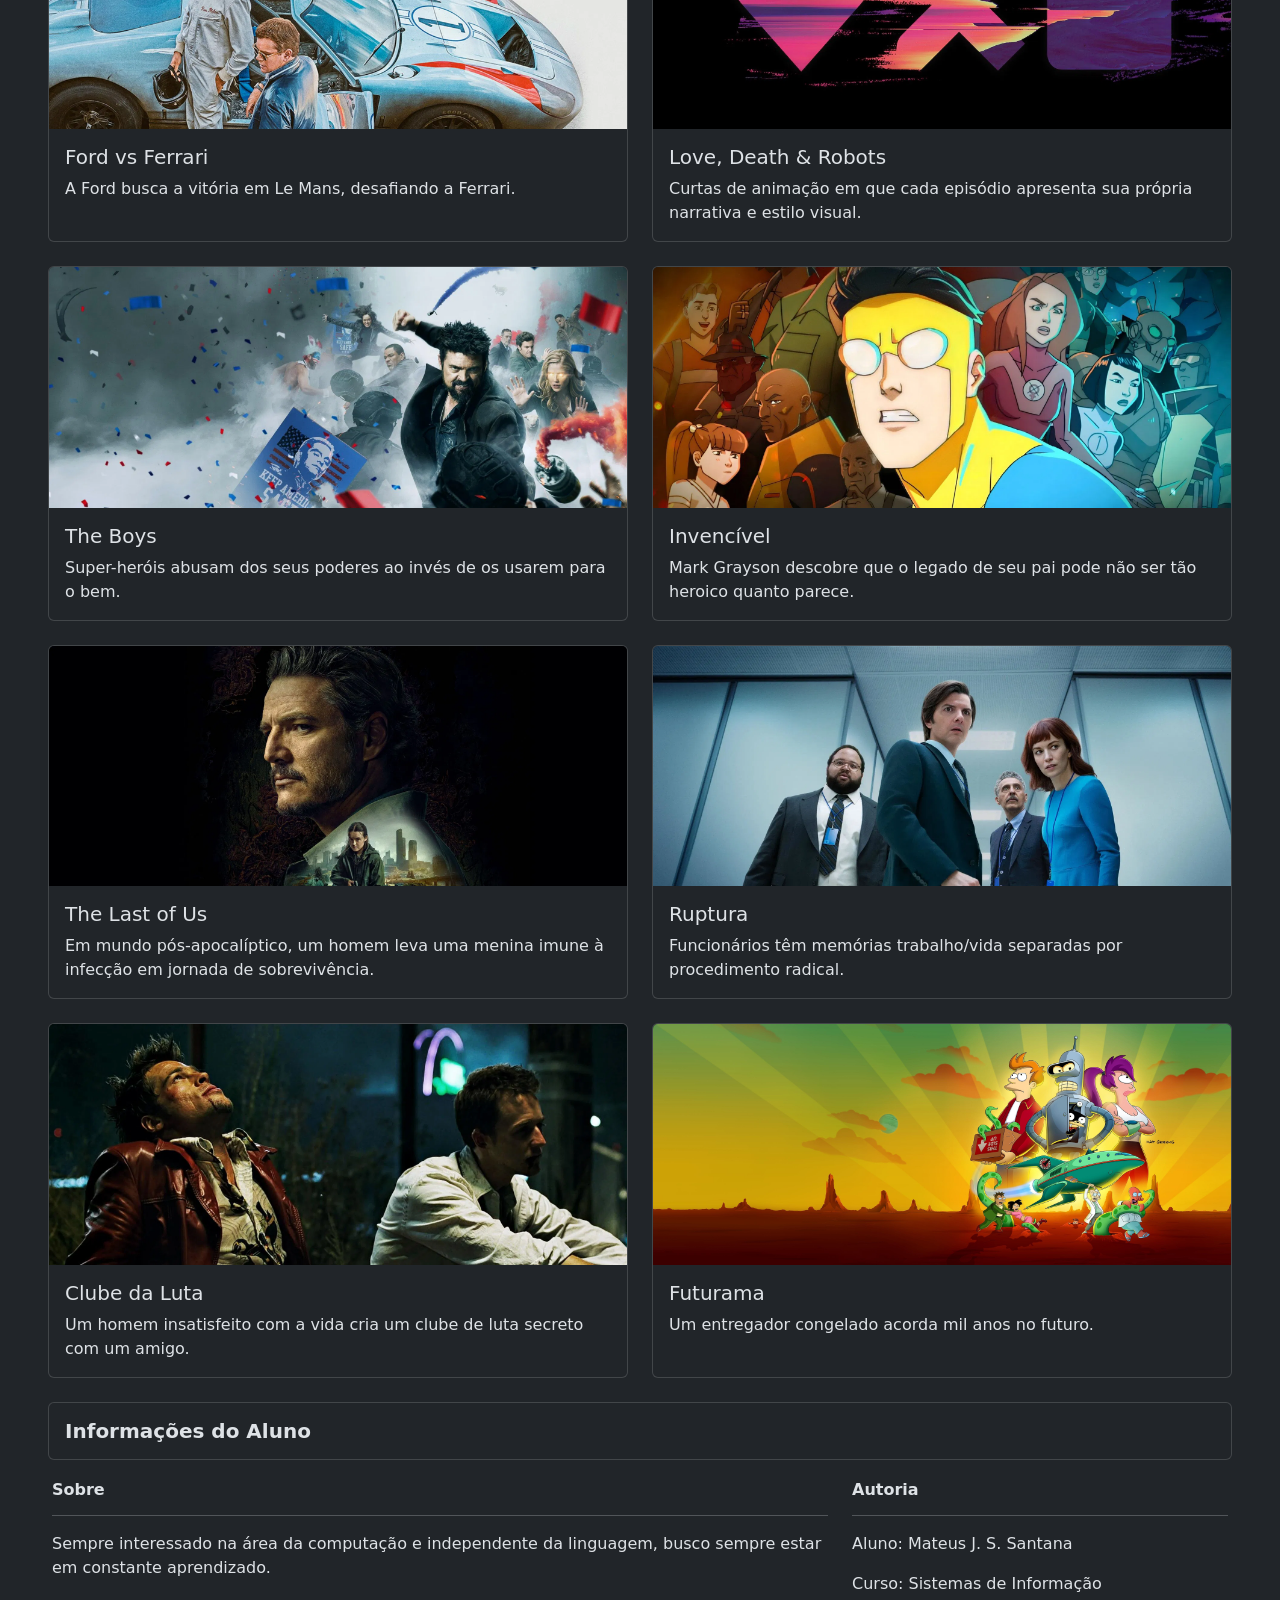
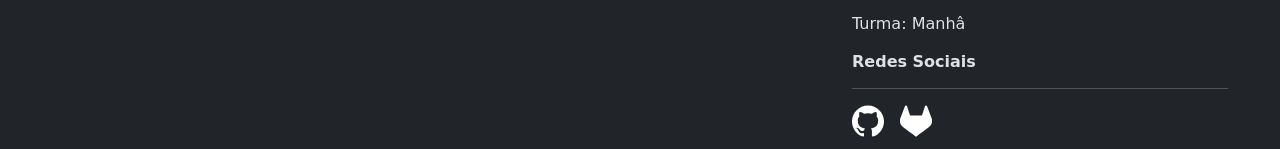
==== commit 702bad1c: "Make carousel more "fluid"" ====
--- a/index.html
+++ b/index.html
@@ -30,7 +30,7 @@
             <a class="navbar-brand" href="">
                 <img class="picture-logo" src="assets/img/icon.png">
             </a>
-            <a class="navbar-brand logo-text text-center text-md-start" href="">
+            <a class="navbar-brand logo-text text-center text-md-start py-0 mx-0 fs-6 text-wrap" href="/">
                 Absolute Cinema
             </a>
             <button class="navbar-toggler" type="button" data-bs-toggle="collapse"
@@ -212,9 +212,9 @@
                 document.getElementById("carousel").innerHTML += `<div class="${carouselClass}">
                     <a class="text-decoration-none" href="detalhe.html?id=${infoFilme.id}">
                         <img src="assets/img/banner/${infoFilme.banner_wide}" class="d-block w-100">
-                        <div class="carousel-caption d-none d-md-block black-text-white-background">
-                            <h5>${infoFilme.nome}</h5>
-                            <p>${infoFilme.sinopse_breve}</p>
+                        <div class="carousel-caption black-text-white-background p-1 p-md-3">
+                            <h5 class="m-0 p-0">${infoFilme.nome}</h5>
+                            <p class="d-none d-md-block mt-1 m-0 p-0">${infoFilme.sinopse_breve}</p>
                         </div>
                     </a>
                 </div>`
--- a/assets/css/styles.css
+++ b/assets/css/styles.css
@@ -1,12 +1,5 @@
 :root {
     --carousel-text: rgb(255, 255, 255);
-}
-
-.black-text-white-background {
-    background: rgba(77, 77, 77, 0.7);
-    border-radius: 10px;
-    padding-top: 8px;
-    padding-bottom: 8px;
 }
 
 .black-text-white-background h5,
@@ -14,11 +7,22 @@
     color: var(--carousel-text);
 }
 
+.black-text-white-background,
 .black-text-white-background-button {
-    background: rgba(131, 131, 131, 0.5);
-    border-radius: 90px;
-    padding-top: 24px;
-    padding-bottom: 24px;
+    background: rgba(127, 127, 127, 0.5);
+    backdrop-filter: blur(4px);
+}
+
+.black-text-white-background {
+    border-radius: 10px;
+    padding-top: 8px;
+    padding-bottom: 8px;
+}
+
+.black-text-white-background-button {
+    border-radius: 45px;
+    padding-top: 48px;
+    padding-bottom: 48px;
 }
 
 .avoid-large {
@@ -29,17 +33,11 @@
 }
 
 .logo-text {
-    max-width: 70px;
-    font-size: medium !important;
-    text-wrap: auto !important;
-    padding-top: 0px !important;
-    padding-bottom: 0px !important;
+    max-width: 80px;
     font-family: "Comfortaa", serif;
     font-optical-sizing: auto;
     font-weight: 400;
     font-style: normal;
-    margin-block-start: 0px;
-    margin-block-end: 0px;
 }
 
 .avoid-large-picture {
